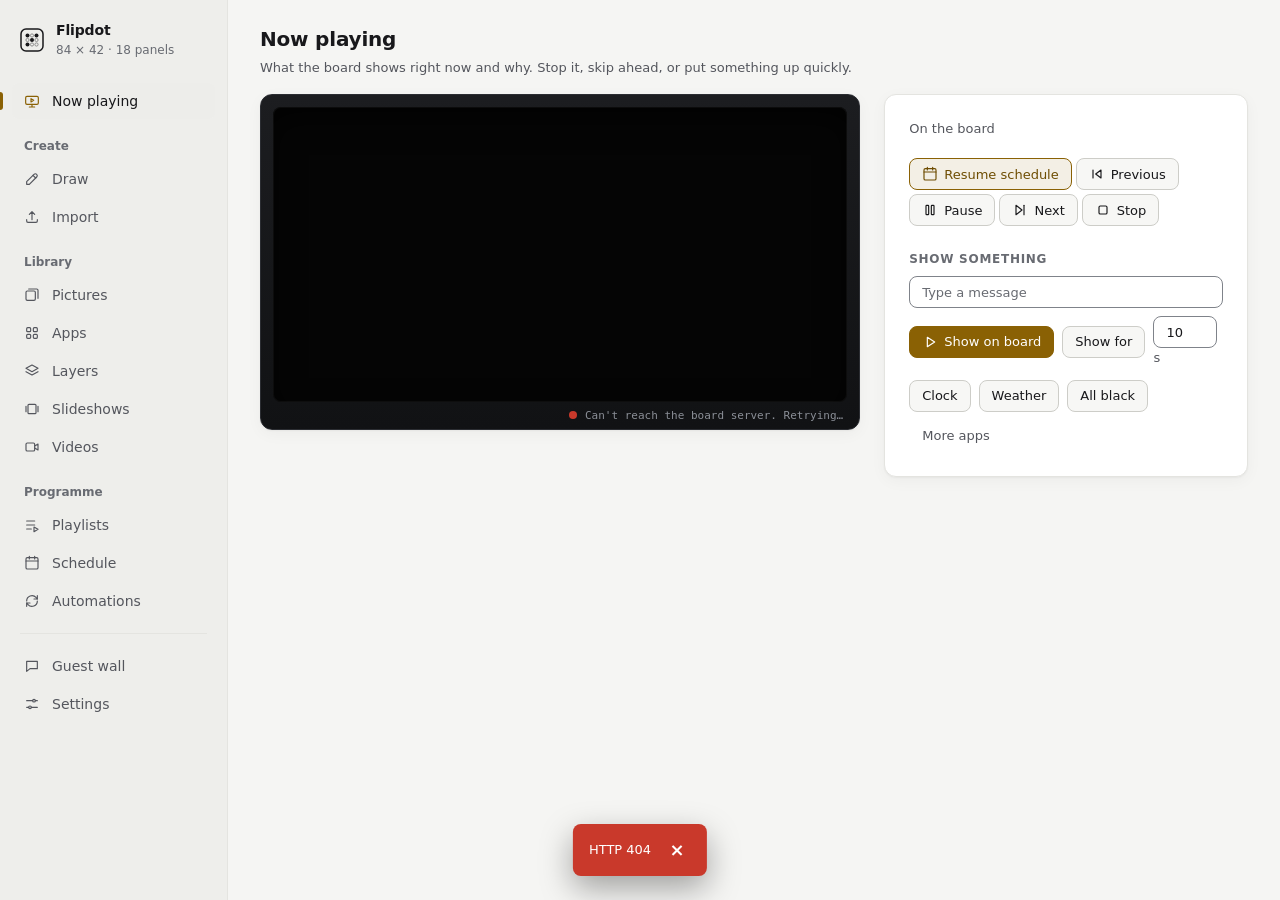
==== static/index.html @ 96906c68 "Video Update" ====
<!doctype html>
<html lang="en">
<head>
<meta charset="utf-8">
<meta name="viewport" content="width=device-width, initial-scale=1, viewport-fit=cover">
<title>Flipdot Control</title>
<meta name="color-scheme" content="dark light">
<link rel="icon" href="data:image/svg+xml,%3Csvg xmlns=%22http://www.w3.org/2000/svg%22 viewBox=%220 0 24 24%22%3E%3Crect width=%2224%22 height=%2224%22 rx=%225%22 fill=%22%23111%22/%3E%3Cg fill=%22%23e9b949%22%3E%3Ccircle cx=%227.5%22 cy=%227.5%22 r=%222%22/%3E%3Ccircle cx=%2216.5%22 cy=%227.5%22 r=%222%22/%3E%3Ccircle cx=%2212%22 cy=%2212%22 r=%222%22/%3E%3Ccircle cx=%227.5%22 cy=%2216.5%22 r=%222%22/%3E%3C/g%3E%3C/svg%3E">
<link rel="stylesheet" href="/static/style.css">
<link rel="stylesheet" href="/static/videos.css">
</head>
<body>
<svg width="0" height="0" style="position:absolute" aria-hidden="true">
  <symbol id="i-draw" viewBox="0 0 24 24"><path d="M4 20h4L19 9a2.8 2.8 0 0 0-4-4L4 16v4z"/><path d="m13.5 6.5 4 4"/></symbol>
  <symbol id="i-image" viewBox="0 0 24 24"><rect x="3" y="4" width="18" height="16" rx="2"/><circle cx="9" cy="10" r="2"/><path d="m21 16-5-5-9 9"/></symbol>
  <symbol id="i-apps" viewBox="0 0 24 24"><rect x="4" y="4" width="6" height="6" rx="1.5"/><rect x="14" y="4" width="6" height="6" rx="1.5"/><rect x="4" y="14" width="6" height="6" rx="1.5"/><rect x="14" y="14" width="6" height="6" rx="1.5"/></symbol>
  <symbol id="i-layers" viewBox="0 0 24 24"><path d="m12 3 9 5-9 5-9-5 9-5z"/><path d="m3 13 9 5 9-5"/></symbol>
  <symbol id="i-playlist" viewBox="0 0 24 24"><path d="M4 6h12M4 12h12M4 18h7"/><path d="m15 15 6 3.5-6 3.5z"/></symbol>
  <symbol id="i-scenes" viewBox="0 0 24 24"><rect x="3" y="6" width="14" height="14" rx="2"/><path d="M7 3h12a2 2 0 0 1 2 2v12"/></symbol>
  <symbol id="i-settings" viewBox="0 0 24 24"><path d="M4 7h9M17 7h3M4 17h3M11 17h9"/><circle cx="15" cy="7" r="2"/><circle cx="9" cy="17" r="2"/></symbol>
  <symbol id="i-pause" viewBox="0 0 24 24"><rect x="6" y="5" width="4" height="14" rx="1"/><rect x="14" y="5" width="4" height="14" rx="1"/></symbol>
  <symbol id="i-prev" viewBox="0 0 24 24"><path d="M18 6 10 12l8 6V6z"/><path d="M6 6v12"/></symbol>
  <symbol id="i-check" viewBox="0 0 24 24"><path d="m5 12.5 4.5 4.5L19 7.5"/></symbol>
  <symbol id="i-warn" viewBox="0 0 24 24"><path d="M12 3.5 2.5 20h19L12 3.5z"/><path d="M12 10v4.5M12 17.5v.01"/></symbol>
  <symbol id="i-stop" viewBox="0 0 24 24"><rect x="6" y="6" width="12" height="12" rx="2"/></symbol>
  <symbol id="i-next" viewBox="0 0 24 24"><path d="m6 5 9 7-9 7z"/><path d="M18 5v14"/></symbol>
  <symbol id="i-schedule" viewBox="0 0 24 24"><rect x="3" y="4" width="18" height="17" rx="2"/><path d="M3 9h18M8 2v4M16 2v4"/></symbol>
  <symbol id="i-play" viewBox="0 0 24 24"><path d="m8 5 11 7-11 7z"/></symbol>
  <symbol id="i-up" viewBox="0 0 24 24"><path d="m6 15 6-6 6 6"/></symbol>
  <symbol id="i-down" viewBox="0 0 24 24"><path d="m6 9 6 6 6-6"/></symbol>
  <symbol id="i-left" viewBox="0 0 24 24"><path d="m15 6-6 6 6 6"/></symbol>
  <symbol id="i-right" viewBox="0 0 24 24"><path d="m9 6 6 6-6 6"/></symbol>
  <symbol id="i-x" viewBox="0 0 24 24"><path d="M6 6l12 12M18 6 6 18"/></symbol>
  <symbol id="i-copy" viewBox="0 0 24 24"><rect x="8" y="8" width="12" height="12" rx="2"/><path d="M16 8V6a2 2 0 0 0-2-2H6a2 2 0 0 0-2 2v8a2 2 0 0 0 2 2h2"/></symbol>
  <symbol id="i-edit" viewBox="0 0 24 24"><path d="M4 20h4L19 9a2.8 2.8 0 0 0-4-4L4 16v4z"/></symbol>
  <symbol id="i-plus" viewBox="0 0 24 24"><path d="M12 5v14M5 12h14"/></symbol>
  <symbol id="i-upload" viewBox="0 0 24 24"><path d="M12 16V4m0 0-4 4m4-4 4 4"/><path d="M4 16v2a2 2 0 0 0 2 2h12a2 2 0 0 0 2-2v-2"/></symbol>
  <symbol id="i-logo" viewBox="0 0 24 24"><rect x="1" y="1" width="22" height="22" rx="5" fill="none" stroke="currentColor" stroke-width="1.5"/>
    <g fill="currentColor"><circle cx="7.5" cy="7.5" r="2"/><circle cx="16.5" cy="7.5" r="2"/><circle cx="12" cy="12" r="2"/><circle cx="7.5" cy="16.5" r="2"/></g>
    <g fill="none" stroke="currentColor" stroke-width="1" opacity=".45"><circle cx="12" cy="7.5" r="1.6"/><circle cx="7.5" cy="12" r="1.6"/><circle cx="16.5" cy="12" r="1.6"/><circle cx="12" cy="16.5" r="1.6"/><circle cx="16.5" cy="16.5" r="1.6"/></g></symbol>
  <symbol id="i-now" viewBox="0 0 24 24"><rect x="2.5" y="5" width="19" height="12" rx="2"/><path d="M8 21h8M12 17v4"/><path d="m10.5 8.5 4 2.5-4 2.5z"/></symbol>
  <symbol id="i-create" viewBox="0 0 24 24"><path d="M4 20h4L19 9a2.8 2.8 0 0 0-4-4L4 16v4z"/><path d="M14 20h6"/></symbol>
  <symbol id="i-library" viewBox="0 0 24 24"><rect x="3" y="4" width="5" height="16" rx="1"/><rect x="10" y="4" width="5" height="16" rx="1"/><path d="m17 5 3.5 14.5"/></symbol>
  <symbol id="i-auto" viewBox="0 0 24 24"><path d="M4 12a8 8 0 0 1 14-5.3L20 9"/><path d="M20 4v5h-5"/><path d="M20 12a8 8 0 0 1-14 5.3L4 15"/><path d="M4 20v-5h5"/></symbol>
  <symbol id="i-chat" viewBox="0 0 24 24"><path d="M4 5h16v11H9l-5 4V5z"/></symbol>
  <symbol id="i-slides" viewBox="0 0 24 24"><rect x="6" y="5" width="12" height="14" rx="1.5"/><path d="M3 8v8M21 8v8"/></symbol>
  <symbol id="i-video" viewBox="0 0 24 24"><rect x="3" y="6" width="13" height="12" rx="2"/><path d="m16 10.5 5-3v9l-5-3"/></symbol>
  <symbol id="i-search" viewBox="0 0 24 24"><circle cx="11" cy="11" r="6.5"/><path d="m20 20-4.2-4.2"/></symbol>
  <symbol id="i-zoomin" viewBox="0 0 24 24"><circle cx="11" cy="11" r="6.5"/><path d="m20 20-4.2-4.2M8 11h6M11 8v6"/></symbol>
  <symbol id="i-zoomout" viewBox="0 0 24 24"><circle cx="11" cy="11" r="6.5"/><path d="m20 20-4.2-4.2M8 11h6"/></symbol>
  <symbol id="i-hand" viewBox="0 0 24 24"><path d="M12 3v18M3 12h18"/><path d="m9 6 3-3 3 3M9 18l3 3 3-3M6 9l-3 3 3 3M18 9l3 3-3 3"/></symbol>
  <symbol id="i-expand" viewBox="0 0 24 24"><path d="M14 4h6v6M10 20H4v-6M20 4l-7 7M4 20l7-7"/></symbol>
  <symbol id="i-phone" viewBox="0 0 24 24"><rect x="7" y="2.5" width="10" height="19" rx="2"/><path d="M11 18.5h2"/></symbol>
</svg>
<a class="skip" href="#content">Skip to content</a>
<div class="app">
  <aside class="sidebar">
    <div class="brand"><svg class="logo" aria-hidden="true"><use href="#i-logo"/></svg><span>Flipdot<small>84 × 42 · 18 panels</small></span></div>
    <nav class="nav" id="tabs" aria-label="Sections">
      <button data-tab="now"><svg class="i" aria-hidden="true"><use href="#i-now"/></svg>Now playing</button>
      <p class="navGroup">Create</p>
      <button data-tab="draw"><svg class="i" aria-hidden="true"><use href="#i-draw"/></svg>Draw</button>
      <button data-tab="import"><svg class="i" aria-hidden="true"><use href="#i-upload"/></svg>Import</button>
      <p class="navGroup">Library</p>
      <button data-tab="pictures"><svg class="i" aria-hidden="true"><use href="#i-scenes"/></svg>Pictures</button>
      <button data-tab="apps"><svg class="i" aria-hidden="true"><use href="#i-apps"/></svg>Apps</button>
      <button data-tab="layers"><svg class="i" aria-hidden="true"><use href="#i-layers"/></svg>Layers</button>
      <button data-tab="slideshows"><svg class="i" aria-hidden="true"><use href="#i-slides"/></svg>Slideshows</button>
      <button data-tab="videos"><svg class="i" aria-hidden="true"><use href="#i-video"/></svg>Videos</button>
      <p class="navGroup">Programme</p>
      <button data-tab="playlists"><svg class="i" aria-hidden="true"><use href="#i-playlist"/></svg>Playlists</button>
      <button data-tab="schedule"><svg class="i" aria-hidden="true"><use href="#i-schedule"/></svg>Schedule</button>
      <button data-tab="automations"><svg class="i" aria-hidden="true"><use href="#i-auto"/></svg>Automations</button>
      <span class="navRule" role="presentation"></span>
      <button data-tab="guests"><svg class="i" aria-hidden="true"><use href="#i-chat"/></svg>Guest wall <span class="count gwCount" hidden></span></button>
      <button data-tab="settings"><svg class="i" aria-hidden="true"><use href="#i-settings"/></svg>Settings</button>
    </nav>
  </aside>
<main class="main" id="content">
  <!-- what's on the board, on every page except Now playing and Draw -->
  <div id="nowStrip" class="nowStrip">
    <button id="stripToggle" class="stripThumb" aria-expanded="false" aria-controls="nowStrip" title="Show a bigger preview"><canvas id="miniBoard" role="img" aria-label="Board preview"></canvas></button>
    <div class="stripText">
      <span class="statusWhat"></span>
      <span class="statusWhy"></span>
    </div>
    <div class="playback" data-controls="strip" role="group" aria-label="Playback"></div>
  </div>
  <header class="pageHead">
    <nav class="groupNav" id="groupNav" aria-label="Pages in this group"></nav>
    <h1 id="pageTitle">Now playing</h1>
    <p id="pageLede" class="lede"></p>
  </header>
  <div id="statusWarn" class="statusWarn" role="status" hidden></div>
  <p id="statusLive" class="sr" role="status" aria-live="polite"></p>

  <!-- the big board: moved into Now playing or Draw, whichever is open -->
  <section class="device" id="device" aria-label="Board preview">
    <div class="wrap boardWrap" id="boardWrap"><canvas id="board" role="img" aria-label="Board preview"></canvas></div>
    <div class="device-meta">
      <span class="drawOnly zoomCtl" role="group" aria-label="Zoom">
        <button id="zoomOut" class="icon ghost" title="Zoom out" aria-label="Zoom out"><svg class="i" aria-hidden="true"><use href="#i-zoomout"/></svg></button>
        <span id="zoomLevel">1×</span>
        <button id="zoomIn" class="icon ghost" title="Zoom in" aria-label="Zoom in"><svg class="i" aria-hidden="true"><use href="#i-zoomin"/></svg></button>
        <button id="panMode" class="icon ghost" title="Move around (drag to pan instead of drawing)" aria-label="Move around" aria-pressed="false" hidden><svg class="i" aria-hidden="true"><use href="#i-hand"/></svg></button>
      </span>
      <span class="drawOnly drawStatus statusWhat"></span>
      <span id="quietState" class="quiet" hidden title="Flips are rate-limited and transitions slowed (Schedule, Quiet hours)">Quiet hours</span>
      <span id="deviceState"><span class="dot"></span>Connecting to the board server…</span>
    </div>
  </section>

  <!-- ===================== NOW PLAYING ===================== -->
  <section class="tab" id="tab-now" hidden>
    <div class="nowGrid">
      <div id="nowBoardSlot" class="nowBoard"></div>
      <div class="card nowSide">
        <p class="nowLabel">On the board</p>
        <h2 class="statusWhat nowWhat"></h2>
        <p class="statusWhy nowWhy"></p>
        <div class="playback nowControls" data-controls="now" role="group" aria-label="Playback"></div>
        <a id="ctlLink" class="ctlLink" href="/play" target="_blank" hidden><svg class="i" aria-hidden="true"><use href="#i-phone"/></svg>Open the game controller on your phone</a>

        <h3>Show something</h3>
        <div class="quickText">
          <input id="qText" type="text" maxlength="200" placeholder="Type a message" aria-label="Message to show">
          <div class="row tight">
            <button id="qTextShow" class="primary"><svg class="i" aria-hidden="true"><use href="#i-play"/></svg>Show on board</button>
            <button id="qTextFor">Show for</button>
            <label class="muted"><input id="qSecs" type="number" min="1" max="3600" value="10" inputmode="numeric" style="width:64px" aria-label="Seconds"> s</label>
          </div>
        </div>
        <div class="row quickRow">
          <button id="qClock">Clock</button>
          <button id="qWeather">Weather</button>
          <button id="qBlack">All black</button>
          <button id="qMore" class="ghost">More apps</button>
        </div>
      </div>
    </div>
    <div id="welcome" class="card welcome" hidden></div>
  </section>

  <!-- ===================== DRAW ===================== -->
  <section class="tab" id="tab-draw" hidden>
    <div id="drawBoardSlot"></div>
    <div class="card drawCard">
    <div class="bar targetBar">
      <label class="muted">Draw on <select id="drawTarget"></select></label>
      <label id="drawLiveBox"><input type="checkbox" id="drawLive"> Draw on the board</label>
      <button id="newDrawing" title="Start a blank drawing layer on top of whatever is running">New drawing layer</button>
      <label id="layerOnlyBox" hidden><input type="checkbox" id="layerOnly"> Show only this layer</label>
      <button id="showDrawing" hidden title="Put this drawing on top of what's on the board">Add as layer</button>
      <button id="renameDrawing" hidden>Rename</button>
      <button id="deleteDrawing" class="danger" hidden>Delete</button>
      <span class="muted" id="targetHint"></span>
      <span class="spacer"></span>
      <label title="Draw several frames and play them back as an animation"><input type="checkbox" id="animMode"> Animation</label>
      <button id="aiToggle" aria-controls="aiOpts" title="Describe a picture or animation and Claude draws it">Draw me…</button>
    </div>
    <div class="bar" id="aiOpts" hidden>
      <input id="aiPrompt" type="text" maxlength="500" placeholder="A cat chasing a mouse" aria-label="What to draw" class="aiPrompt">
      <label class="muted">Frames <input id="aiFrames" type="number" min="1" max="8" value="1" style="width:56px"></label>
      <input id="aiStyle" type="text" maxlength="200" list="aiStyles" placeholder="Style (optional)" aria-label="Style" style="width:180px">
      <datalist id="aiStyles">
        <option value="Outline only, thick lines"></option>
        <option value="Filled silhouette"></option>
        <option value="Cartoon, simple shapes"></option>
        <option value="Inverted: dark shape on a lit background"></option>
        <option value="With a border around the edge"></option>
      </datalist>
      <button id="aiGo" class="primary">Draw</button>
      <span class="muted" id="aiStatus"></span>
    </div>
    <div id="animPanel" class="animPanel" hidden>
      <div class="bar">
        <div class="group">
          <button id="animAdd" title="New blank frame after this one">Add</button>
          <button id="animDup" title="Copy this frame">Duplicate</button>
          <button id="animLeft" title="Move this frame earlier">Earlier</button>
          <button id="animRight" title="Move this frame later">Later</button>
          <button id="animDel" class="danger">Delete</button>
        </div>
        <label class="muted">This frame <input id="animDelay" type="number" min="20" max="60000" step="10" style="width:76px"> ms</label>
        <label class="muted">Default <input id="animDefault" type="number" min="20" max="60000" step="10" value="200" style="width:76px"> ms</label>
        <button id="animAllDelay" title="Set every frame to the default duration">Use for all</button>
        <label><input type="checkbox" id="animOnion" checked> Onion skin</label>
      </div>
      <div class="animStrip" id="animStrip" role="group" aria-label="Frames"></div>
      <div class="bar">
        <button id="animPlay" class="primary"><svg class="i" aria-hidden="true"><use href="#i-play"/></svg>Show on board</button>
        <button id="animStop">Stop</button>
        <span class="muted" id="animInfo"></span>
        <span class="spacer"></span>
        <label class="muted">From Pictures <select id="animScene"></select></label>
        <button id="animOpen">Open</button>
        <button id="animNew" title="Start over with one blank frame">New</button>
        <button id="animSave">Save</button>
      </div>
    </div>
    <div class="bar">
      <div class="group" id="drawTools">
        <button data-tool="pencil" class="active" title="Pencil (P)">Pencil</button>
        <button data-tool="line" title="Line (L)">Line</button>
        <button data-tool="rect" title="Rectangle (R)">Rect</button>
        <button data-tool="rectfill" title="Filled rectangle">Filled rect</button>
        <button data-tool="circle" title="Circle (C)">Circle</button>
        <button data-tool="circlefill" title="Filled circle">Filled circle</button>
        <button data-tool="fill" title="Flood fill (F)">Fill</button>
        <button data-tool="text" title="Text stamp (T)">Text</button>
        <button data-tool="select" title="Select / copy / paste (S)">Select</button>
      </div>
      <div class="group" id="drawColor">
        <button data-color="white" class="active">White</button>
        <button data-color="black">Black</button>
        <button data-color="toggle">Toggle</button>
      </div>
    </div>
    <div class="bar">
      <div class="group">
        <button id="undo" title="Ctrl+Z">Undo</button>
        <button id="redo" title="Ctrl+Y">Redo</button>
      </div>
      <div class="group">
        <button id="allBlack">All black</button>
        <button id="allWhite">All white</button>
        <button id="invert" title="Lit dots go dark and dark dots light up">Flip all dots</button>
      </div>
      <div class="group">
        <button id="saveScene">Save to Pictures</button>
        <button id="exportPng" title="84x42 PNG, one pixel per dot">Export PNG</button>
        <button id="exportPretty" title="Picture of the board">Export picture</button>
        <button id="importImg">Import image…</button>
        <button id="exportGif" title="Animated GIF of what the board showed recently">Export GIF…</button>
      </div>
    </div>
    <div class="bar" id="gifOpts" hidden>
      <label class="muted">Last <select id="gifMinutes"><option value="1">1 minute</option><option value="5" selected>5 minutes</option><option value="15">15 minutes</option><option value="30">30 minutes</option></select></label>
      <label class="muted">Speed <select id="gifSpeed"><option value="1">1×</option><option value="2">2×</option><option value="5">5×</option><option value="10" selected>10×</option><option value="30">30×</option><option value="60">60×</option></select></label>
      <label class="muted">Size <select id="gifScale"><option value="3">Small</option><option value="6" selected>Medium</option><option value="10">Large</option></select></label>
      <button id="gifDownload" class="primary">Download GIF</button>
      <span class="muted" id="gifInfo"></span>
    </div>
    <div class="bar" id="textOpts" hidden>
      <input id="stampText" type="text" value="Hello" placeholder="Text to stamp" aria-label="Text to stamp">
      <span id="stampFontBox"></span>
      <label class="muted" id="stampScaleBox">Scale <input id="stampScale" type="number" min="1" max="6" value="1" style="width:56px"></label>
      <label class="muted" id="stampSizeBox" hidden>Size <input id="stampSize" type="number" min="5" max="42" value="14" style="width:60px"> dots</label>
      <span class="muted">Click the board to place the text.</span>
    </div>
    <div class="bar" id="selectOpts" hidden>
      <div class="group">
        <button id="selCopy">Copy</button>
        <button id="selCut">Cut</button>
        <button id="selPaste">Paste</button>
        <button id="selFlipH">Flip horizontally</button>
        <button id="selFlipV">Flip vertically</button>
      </div>
      <span class="muted">Drag to select. Ctrl+C, Ctrl+X and Ctrl+V work too; after pasting, click the board to place it.</span>
    </div>
    </div>
  </section>

  <!-- ===================== IMPORT ===================== -->
  <section class="tab card" id="tab-import" hidden>
    <div class="importGrid">
      <div class="imSource">
        <div id="drop" class="drop" role="button" tabindex="0">Drop an image, GIF or video here, or click to choose one. You can also paste an image.</div>
        <input type="file" id="file" accept="image/*,video/*" hidden>
        <div class="row">
          <button id="webcam">Use webcam</button>
          <span class="muted" id="webcamNote"></span>
        </div>
      </div>
      <div class="imSettings">
        <div class="form">
          <label for="imgMode">Sizing</label>
          <select id="imgMode">
            <option value="stretch">Stretch to fit (distorts)</option>
            <option value="crop">Cut to fit (fills board, crops edges)</option>
            <option value="fit">Fit inside (black bars)</option>
          </select>
          <label for="dither">Style</label>
          <select id="dither">
            <option value="threshold">Threshold (crisp)</option>
            <option value="dither">Dither (shading)</option>
          </select>
          <label for="threshold">Brightness cutoff <span id="thVal"></span></label>
          <input type="range" id="threshold" min="1" max="254" value="128">
          <label for="invertImg">Negative</label>
          <div class="row tight"><input type="checkbox" id="invertImg"><span class="muted">Swap lit and dark dots.</span></div>
          <label for="speed">Speed</label>
          <select id="speed">
            <option value="0.5">0.5×</option><option value="1" selected>1×</option>
            <option value="1.5">1.5×</option><option value="2">2×</option><option value="3">3×</option>
          </select>
          <label for="loop">Loop</label>
          <input type="checkbox" id="loop" checked>
          <label for="fps">Video frames per second</label>
          <input type="number" id="fps" min="1" max="20" value="10">
          <label for="clipSecs">Video clip length (seconds)</label>
          <input type="number" id="clipSecs" min="1" max="60" value="10">
        </div>
      </div>
      <div class="imResult">
        <div class="wrap"><canvas id="preview"></canvas></div>
        <video id="video" playsinline muted hidden></video>
        <p class="muted" id="imgInfo">Nothing loaded yet. Choose a file, paste an image or use the webcam.</p>
        <div class="row">
          <button class="primary" id="send" disabled><svg class="i" aria-hidden="true"><use href="#i-play"/></svg>Show on board</button>
          <button id="saveMedia" disabled>Save to Pictures</button>
          <button id="clip" disabled>Convert video clip</button>
        </div>
        <div class="row">
          <button id="addAsLayer" disabled title="Combine it with what's on the board instead of replacing it">Add as layer</button>
          <select id="layerPos" aria-label="Layer position">
            <option value="top">on top of what's running</option>
            <option value="bottom">behind what's running</option>
          </select>
        </div>
        <div class="row">
          <button id="live" disabled>Stream live</button>
          <label class="muted">to <select id="streamTarget">
            <option value="board">the whole board</option>
            <option value="top">a layer on top of what's running</option>
            <option value="bottom">a layer behind what's running</option>
          </select></label>
        </div>
      </div>
    </div>
  </section>

  <!-- ===================== PICTURES ===================== -->
  <section class="tab card" id="tab-pictures" hidden>
    <div class="bar">
      <button id="scSaveCurrent" class="primary">Save what's on the board</button>
      <button id="pcDraw"><svg class="i" aria-hidden="true"><use href="#i-draw"/></svg>Draw a new one</button>
      <button id="pcImport"><svg class="i" aria-hidden="true"><use href="#i-upload"/></svg>Import an image</button>
      <span class="spacer"></span>
      <div class="group" id="pcFilter" role="group" aria-label="Show">
        <button data-kind="all" aria-pressed="true">All</button><button data-kind="still" aria-pressed="false">Still</button><button data-kind="anim" aria-pressed="false">Animations</button><button data-kind="drawing" aria-pressed="false">Drawing layers</button>
      </div>
    </div>
    <div id="sceneGrid" class="sceneGrid"></div>
  </section>

  <!-- ===================== APPS ===================== -->
  <section class="tab card" id="tab-apps" hidden>
    <div class="appFind">
      <label class="searchBox"><svg class="i" aria-hidden="true"><use href="#i-search"/></svg><span class="sr">Search apps</span>
        <input id="appSearch" type="search" placeholder="Search apps, e.g. clock, weather, snake" autocomplete="off"></label>
      <div class="chips chipsSingle" id="appChips" role="group" aria-label="Category"></div>
    </div>
    <div class="grid2 apps">
      <div id="appList"></div>
      <div id="appDetail"><p class="muted">Pick an app to see its options and show it.</p></div>
    </div>
  </section>

  <!-- ===================== LAYERS ===================== -->
  <section class="tab card" id="tab-layers" hidden>
    <div class="bar">
      <label class="muted">Layer set <select id="lyComp"></select></label>
      <div class="group">
        <button id="lyNew">New</button>
        <button id="lySaveAs">Save a copy…</button>
        <button id="lyRename">Rename</button>
      </div>
      <button id="lyLoadRunning" title="Open the layers that are on the board right now">Edit what's on the board</button>
      <span class="savedNote" id="lySaved" role="status"></span>
      <span class="spacer"></span>
      <button id="lyDelete" class="danger">Delete</button>
    </div>
    <div class="bar">
      <button id="lyRun" class="primary"><svg class="i" aria-hidden="true"><use href="#i-play"/></svg>Show on board</button>
      <label class="muted">with <select id="lyTransition" aria-label="Transition"></select></label>
      <label class="muted"><input type="number" id="lyTransDur" value="1" min="0.1" max="10" step="0.1" inputmode="decimal" style="width:64px" aria-label="Transition seconds"> s</label>
      <span class="muted" id="lyState" role="status"></span>
    </div>
    <p class="lede">Layers play at the same time, stacked: the list shows the top layer first, and each one keeps its own timing.
      Each layer's blend says how it combines with the layers below; <b>Invert where overlapping</b> lets Game of Life run over the weather
      and still leaves the weather readable. Changes save to the layer set as you make them. When the set is on the board, they show there right away.</p>
    <div id="lyList" class="items"></div>
    <div class="row">
      <select id="lyAddApp" aria-label="App for the new layer"></select>
      <button id="lyAdd">Add layer</button>
      <button id="lyAddDrawing" title="A blank layer you can draw on in Draw">Add drawing layer</button>
      <button id="lyAddBoard" title="Copy what's on the board now into an editable drawing layer">Add current board as a layer</button>
    </div>
  </section>

  <!-- ===================== SLIDESHOWS ===================== -->
  <section class="tab card" id="tab-slideshows" hidden>
    <div class="bar">
      <select id="ssSelect" aria-label="Slideshow"></select>
      <div class="group">
        <button id="ssNew">New</button>
        <button id="ssRename">Rename</button>
      </div>
      <button id="ssPlay" class="primary"><svg class="i" aria-hidden="true"><use href="#i-play"/></svg>Show on board</button>
      <button id="ssAddLayer" title="Combine the slideshow with what's on the board">Add as layer</button>
      <select id="ssLayerPos" aria-label="Layer position">
        <option value="bottom">behind what's running</option>
        <option value="top">on top of what's running</option>
      </select>
      <span class="savedNote" id="ssSaved" role="status"></span>
      <span class="spacer"></span>
      <button id="ssDelete" class="danger">Delete</button>
    </div>
    <div class="bar ssNow" id="ssNow" hidden>
      <span id="ssNowText" class="muted"></span>
      <div class="group" role="group" aria-label="Slideshow playback">
        <button id="ssPrev"><svg class="i" aria-hidden="true"><use href="#i-prev"/></svg>Previous</button>
        <button id="ssPause" aria-pressed="false"><svg class="i" aria-hidden="true"><use href="#i-pause"/></svg><span>Pause</span></button>
        <button id="ssNext"><svg class="i" aria-hidden="true"><use href="#i-next"/></svg>Next</button>
      </div>
    </div>
    <div id="ssBody">
      <div id="ssDrop" class="drop" role="button" tabindex="0">Drop images, GIFs or a .zip here, or click to choose files</div>
      <input type="file" id="ssFile" accept="image/*,.zip,application/zip" multiple hidden>
      <div class="row">
        <label class="muted"><input type="checkbox" id="ssSkipCovers" checked> <span>Skip cover images in zips (such as <code>clip.png</code> next to <code>clip.gif</code>)</span></label>
        <button id="ssRemoveCovers" title="Remove still images that are just covers for the GIFs already in this slideshow">Remove cover images</button>
      </div>
      <p class="muted" id="ssStatus"></p>
      <div id="ssItems" class="ssItems"></div>

      <details class="disclosure" id="ssOptions">
        <summary>Display options</summary>
        <p class="muted">Changes save as you make them and apply to the slideshow on the board right away. The thumbnails above show each picture with these options.</p>
        <div class="form">
          <label for="ssImageSecs">Seconds per image</label><input id="ssImageSecs" type="number" min="1" max="3600" step="1">
          <label for="ssGifLoops">Times to play each GIF</label><input id="ssGifLoops" type="number" min="1" max="100">
          <label for="ssGifMin">Minimum seconds per GIF</label>
          <div class="row tight"><input id="ssGifMin" type="number" min="0" max="600" style="width:90px"><span class="muted">Short GIFs repeat until this much time has passed.</span></div>
          <label for="ssTransition">Transition between pictures</label>
          <div class="row tight"><select id="ssTransition"></select><input id="ssTransDur" type="number" min="0.1" max="10" step="0.1" inputmode="decimal" style="width:70px" aria-label="Transition seconds"><span class="muted">s</span></div>
          <label for="ssShuffle">Shuffle</label><input id="ssShuffle" type="checkbox">
          <label for="ssMode">Sizing</label>
          <div>
            <select id="ssMode">
              <option value="stretch">Stretch to fit</option>
              <option value="crop">Cut to fit</option>
              <option value="fit">Fit inside (black bars)</option>
            </select>
            <p class="help" id="ssModeHelp"></p>
          </div>
          <label for="ssDither">Style</label>
          <div>
            <select id="ssDither"><option value="false">Threshold (crisp)</option><option value="true">Dither (shading)</option></select>
            <p class="help" id="ssDitherHelp"></p>
          </div>
          <label for="ssThreshold">Brightness cutoff <span id="ssThVal"></span></label>
          <div>
            <input id="ssThreshold" type="range" min="1" max="254">
            <p class="help">Parts of the picture brighter than this become lit dots. Lower it for dark pictures.</p>
          </div>
          <label for="ssInvert">Negative</label>
          <div class="row tight"><input id="ssInvert" type="checkbox"><span class="muted">Swap lit and dark dots.</span></div>
        </div>
        <h3>Random effects</h3>
        <p class="muted">Now and then, give a picture an effect, such as a glitch or a ripple. Set the chance above Off to turn them on.</p>
        <div class="form">
          <label for="ssFxChance">Chance per picture</label>
          <div class="row tight"><input id="ssFxChance" type="range" min="0" max="100" step="5"><output id="ssFxChanceVal" for="ssFxChance" class="rangeVal"></output></div>
          <label id="ssFxEffectsLabel">Effects</label>
          <div id="ssFxEffects" class="chips" role="group" aria-labelledby="ssFxEffectsLabel"></div>
          <label id="ssFxModeLabel">Apply to</label>
          <div><div class="group" id="ssFxMode" role="group" aria-labelledby="ssFxModeLabel">
            <button data-fx-mode="burst">A short burst</button><button data-fx-mode="whole">The whole picture</button>
          </div></div>
          <label for="ssFxSeconds">Burst length</label>
          <div class="row tight"><input id="ssFxSeconds" type="number" min="0.3" max="30" step="0.1" inputmode="decimal" style="width:80px"><span class="muted" id="ssFxSecondsNote">seconds, at a random moment in the picture</span></div>
          <label for="ssFxStrength">Strength</label>
          <div class="row tight"><input id="ssFxStrength" type="range" min="0" max="100" step="5"><output id="ssFxStrengthVal" for="ssFxStrength" class="rangeVal"></output></div>
          <span></span><span class="muted">Strength changes Glitch, Wave, Pixelate, Static, Melt and Flash.</span>
        </div>
      </details>
    </div>
  </section>

  <!-- ===================== VIDEOS (static/js/videos.js, static/videos.css) ===================== -->
  <section class="tab card" id="tab-videos" hidden>
    <div id="vdNoFfmpeg" class="statusWarn" role="alert" hidden></div>
    <div id="vdDrop" class="drop" role="button" tabindex="0">Drop videos here (WebM, MP4, MOV, MKV, GIF…), or click to choose files</div>
    <input type="file" id="vdFile" accept="video/*,image/gif,.mkv,.webm,.mov" multiple hidden>
    <div class="row">
      <label class="muted">Sizing <select id="vdMode">
        <option value="crop">Cut to fit</option>
        <option value="fit">Fit inside (black bars)</option>
        <option value="stretch">Stretch to fit</option>
      </select></label>
      <label class="muted"><input type="checkbox" id="vdKeep"> <span>Keep the original (needed to change sizing later; uses a lot of space)</span></label>
    </div>
    <div id="vdUploads" class="vdUploads"></div>

    <div id="vdPlayer" class="vdPlayer" hidden>
      <div class="bar">
        <h2 id="vdName"></h2>
        <span class="spacer"></span>
        <button id="vdRename">Rename</button>
        <button id="vdDelete" class="danger">Delete</button>
      </div>
      <p id="vdInfo" class="muted"></p>
      <div id="vdBody">
        <div class="vdStage">
          <canvas id="vdPreview" width="504" height="252" role="img" aria-label="Preview of the frame at the playhead"></canvas>
          <p id="vdOnBoard" class="muted"></p>
        </div>
        <div id="vdStrip" class="vdStrip" aria-label="Jump to a point in the video"></div>
        <div class="vdTimeline">
          <div class="vdTrack" id="vdTrack">
            <div class="vdRange" id="vdRange" hidden></div>
            <input type="range" id="vdSeek" min="0" max="1" step="0.1" value="0" aria-label="Playhead">
            <button class="vdHandle" id="vdIn" aria-label="Range start (arrow keys move it)" title="Drag to set where the range starts"></button>
            <button class="vdHandle out" id="vdOut" aria-label="Range end (arrow keys move it)" title="Drag to set where the range ends"></button>
          </div>
          <span id="vdTime" class="vdTime">0:00 / 0:00</span>
        </div>
        <div class="row vdControls">
          <button id="vdShow" class="primary"><svg class="i" aria-hidden="true"><use href="#i-play"/></svg>Show on board</button>
          <div class="group" role="group" aria-label="Playback">
            <button id="vdPrev" title="Previous video" aria-label="Previous video"><svg class="i" aria-hidden="true"><use href="#i-prev"/></svg></button>
            <button id="vdBack" title="Back 10 seconds" aria-label="Back 10 seconds"><svg class="i" aria-hidden="true"><use href="#i-left"/></svg>10 s</button>
            <button id="vdPlayPause" aria-pressed="false"><svg class="i" aria-hidden="true"><use href="#i-play"/></svg><span>Play</span></button>
            <button id="vdFwd" title="Forward 10 seconds" aria-label="Forward 10 seconds">10 s<svg class="i" aria-hidden="true"><use href="#i-right"/></svg></button>
            <button id="vdNext" title="Next video" aria-label="Next video"><svg class="i" aria-hidden="true"><use href="#i-next"/></svg></button>
            <button id="vdStop" title="Stop (the picture stays on the board)"><svg class="i" aria-hidden="true"><use href="#i-stop"/></svg>Stop</button>
          </div>
          <label class="muted">Speed <select id="vdSpeed">
            <option value="0.5">0.5×</option><option value="0.75">0.75×</option><option value="1" selected>1×</option>
            <option value="1.25">1.25×</option><option value="1.5">1.5×</option><option value="2">2×</option>
          </select></label>
        </div>
        <div class="row vdRangeRow">
          <span id="vdRangeText" class="muted"></span>
          <div class="group" role="group" aria-label="Range">
            <button id="vdSetIn">Set start</button>
            <button id="vdSetOut">Set end</button>
            <button id="vdClearRange">Clear</button>
          </div>
          <label class="muted"><input type="checkbox" id="vdLoop"> <span>Loop</span></label>
          <button id="vdPlayRange">Play range</button>
          <span class="savedNote" id="vdRangeSaved" role="status"></span>
        </div>
        <div class="form">
          <label for="vdTitle">Title shown when it starts <span class="savedNote" id="vdTitleSaved" role="status"></span></label>
          <div>
            <div class="row tight"><input id="vdTitle" type="text" maxlength="120" placeholder="No title: nothing scrolls by"><button id="vdTitleClear">Clear</button></div>
            <p class="help" id="vdTitleNote"></p>
          </div>
        </div>
        <details class="disclosure" id="vdLook">
          <summary>Display options</summary>
          <p class="muted">Saved with this video and applied on the board right away. <span class="savedNote" id="vdDisplaySaved" role="status"></span></p>
          <div class="form">
            <label for="vdDither">Style</label>
            <select id="vdDither">
              <option value="ordered">Ordered dither (shading, fewest flips)</option>
              <option value="diffusion">Diffusion dither (more detail, flips more)</option>
              <option value="threshold">Threshold (crisp, no shading)</option>
            </select>
            <label for="vdThreshold">Brightness cutoff <span id="vdThVal"></span></label>
            <input id="vdThreshold" type="range" min="1" max="254">
            <label for="vdContrast">Contrast <span id="vdConVal"></span></label>
            <input id="vdContrast" type="range" min="0.2" max="3" step="0.1">
            <label for="vdGamma">Gamma <span id="vdGamVal"></span></label>
            <div><input id="vdGamma" type="range" min="0.3" max="3" step="0.1"><p class="help">Below 1 brightens the shadows, above 1 darkens them.</p></div>
            <label for="vdInvert">Negative</label>
            <div class="row tight"><input id="vdInvert" type="checkbox"><span class="muted">Swap lit and dark dots.</span></div>
          </div>
        </details>
        <div id="vdReconvert" class="row" hidden>
          <label class="muted">Convert again with <select id="vdRemode">
            <option value="crop">Cut to fit</option><option value="fit">Fit inside (black bars)</option><option value="stretch">Stretch to fit</option>
          </select></label>
          <button id="vdReconvertBtn">Convert again</button>
        </div>
      </div>
    </div>

    <p id="vdEmpty" class="muted">No videos yet. Drop one above: it's converted for the board in the background.</p>
    <div id="vdGrid" class="ssItems vdGrid"></div>

    <details class="disclosure" id="vdOptions">
      <summary>Options</summary>
      <p class="muted">For new uploads. <span class="savedNote" id="vdOptsSaved" role="status"></span></p>
      <div class="form">
        <label for="vdMaxMb">Largest upload (MB)</label><input id="vdMaxMb" type="number" min="1" max="100000" step="1" inputmode="numeric">
        <label for="vdKeepDefault">Keep originals</label>
        <div class="row tight"><input id="vdKeepDefault" type="checkbox"><span class="muted">Off by default: originals are big and go into the storage database and backups.</span></div>
        <label for="vdFps">Frames per second</label>
        <div class="row tight"><input id="vdFps" type="number" min="1" max="30" step="1" inputmode="numeric" style="width:80px"><span class="muted">15 is about as fast as the discs flip.</span></div>
        <label for="vdTitleSource">Title when the file has none</label>
        <select id="vdTitleSource">
          <option value="name">Use the video's name</option>
          <option value="metadata">No title (only titles from the file itself)</option>
        </select>
      </div>
    </details>
  </section>

  <!-- ===================== PLAYLISTS ===================== -->
  <section class="tab card" id="tab-playlists" hidden>
    <div class="bar">
      <select id="plSelect" aria-label="Playlist"></select>
      <div class="group">
        <button id="plNew">New</button>
        <button id="plRename">Rename</button>
      </div>
      <button id="plPlay" class="primary"><svg class="i" aria-hidden="true"><use href="#i-play"/></svg>Show on board</button>
      <label class="muted">Transition <select id="plTransition"></select></label>
      <label class="muted"><input type="number" id="plTransDur" min="0.1" max="10" step="0.1" value="1" inputmode="decimal" style="width:64px" aria-label="Transition seconds"> s</label>
      <span class="savedNote" id="plSaved" role="status"></span>
      <span class="spacer"></span>
      <button id="plDelete" class="danger">Delete</button>
    </div>
    <p class="lede">A playlist shows its items one after another. Changes save as you make them.</p>
    <div id="plItems"></div>
    <div class="row">
      <select id="plAddApp" aria-label="App to add"></select>
      <button id="plAdd">Add item</button>
    </div>
    <div id="plEditor"></div>

    <details class="disclosure" id="trDetails">
      <summary>Transitions: preview them on the board</summary>
      <p class="lede">Each one switches between a few demo apps and <b>replaces what's showing</b>. Playlists, apps and slideshows can use any of them.</p>
      <div class="bar"><label class="muted">Duration <input type="number" id="trDur" value="1.2" min="0.1" max="10" step="0.1" inputmode="decimal" style="width:64px"> s</label></div>
      <div id="trGallery" class="trGallery"></div>
    </details>
  </section>

  <!-- ===================== SCHEDULE ===================== -->
  <section class="tab card" id="tab-schedule" hidden>
    <h2>Rules</h2>
    <p class="lede">The first matching rule wins; otherwise the default playlist plays. A rule can run past midnight (for example 22:00 to 07:00).
      Showing anything yourself pauses the schedule until you press <b>Resume schedule</b>.</p>
    <div class="bar">
      <label><input type="checkbox" id="schEnabled"> Follow the schedule</label>
      <label class="muted">Default playlist <select id="schDefault"></select></label>
      <span class="savedNote" id="schSaved" role="status"></span>
    </div>
    <div id="schRules"></div>
    <div class="row"><button id="schAdd">Add rule</button></div>
      <h2 class="spaced">Quiet hours <span class="savedNote" id="qhSaved" role="status"></span></h2>
      <p class="lede">Flipdots clatter. During quiet hours the board flips at most this many dots per second: bigger changes are
        spread out and always end on the latest picture. Transitions also run slower.</p>
      <div class="form">
        <label for="qhEnabled">Quiet hours</label><input id="qhEnabled" type="checkbox">
        <label for="qhStart">From</label>
        <div class="row tight"><input id="qhStart" type="time"><span class="muted">to</span><input id="qhEnd" type="time" aria-label="Until"></div>
        <label for="qhMax">Most dots flipped per second</label>
        <div class="row tight"><input id="qhMax" type="number" min="10" max="2000" step="10" style="width:96px"><span class="muted">A full-board change is 3,528 dots.</span></div>
        <label for="qhSlow">Slow transitions down</label>
        <div class="row tight"><input id="qhSlow" type="number" min="1" max="10" step="0.5" style="width:80px"><span class="muted">times</span></div>
        <label>Status</label><div id="qhStatus" class="muted">Loading…</div>
      </div>
  </section>

  <!-- ===================== AUTOMATIONS ===================== -->
  <section class="tab card" id="tab-automations" hidden>
    <p class="lede">Each automation runs once when its trigger starts (not again while it lasts), then waits at least the set time before it can run again.</p>
    <div class="bar">
      <button id="autoAdd" class="primary"><svg class="i" aria-hidden="true"><use href="#i-plus"/></svg>New automation</button>
      <button id="autoRefresh">Refresh</button>
      <span class="savedNote" id="autoSaved" role="status"></span>
      <span id="autoStatus" class="muted">Loading…</span>
    </div>
    <div id="autoRules"></div>
    <div id="autoEditor"></div>
  </section>

  <!-- ===================== GUEST WALL ===================== -->
  <section class="tab card" id="tab-guests" hidden>
      <p class="lede">Guests open <a id="gwLink" target="_blank" rel="noopener"></a> (the Guest wall app shows it as a QR code)
        and leave a name and a message. That page and its Send button work without the password; nothing else does.
        Approved messages scroll on the board in the Guest wall app.</p>
      <div class="form">
        <label for="gwAuto">Approve automatically</label><input id="gwAuto" type="checkbox">
        <label>Waiting for review</label><div id="gwPending" class="muted">Loading…</div>
      </div>
      <div class="row"><button id="gwRefresh">Refresh</button></div>
      <div class="items" id="gwList"></div>
  </section>

  <!-- ===================== SETTINGS ===================== -->
  <section class="tab card" id="tab-settings" hidden>
    <nav class="subnav" id="setNav" aria-label="Settings sections">
      <button data-set="location" aria-pressed="true">Location &amp; display</button>
      <button data-set="fonts" aria-pressed="false">Fonts</button>
      <button data-set="ai" aria-pressed="false">AI drawing</button>
      <button data-set="music" aria-pressed="false">Music</button>
      <button data-set="home" aria-pressed="false">Smart home &amp; API</button>
      <button data-set="controllers" aria-pressed="false">Controllers</button>
      <button data-set="hardware" aria-pressed="false">Board hardware</button>
      <button data-set="maintenance" aria-pressed="false">Maintenance</button>
      <button data-set="backup" aria-pressed="false">Backup</button>
    </nav>

    <p class="lede">Settings save themselves as you change them (text boxes when you leave them), and <b>Saved</b> appears by the heading.</p>
    <div class="setGroup" data-set="location">
      <h2>Appearance</h2>
      <div class="form">
        <label>Theme</label>
        <div class="row tight wrapRow"><div class="group" role="group" aria-label="Theme">
          <button data-theme-choice="auto">Auto</button><button data-theme-choice="light">Light</button><button data-theme-choice="dark">Dark</button>
        </div><span class="muted">Auto follows this device's light or dark setting. Saved in this browser.</span></div>
      </div>

      <h2 class="spaced">Weather <span class="savedNote" id="wxSaved" role="status"></span></h2>
      <p class="lede">Used by the Weather app and the weather automations.</p>
      <div class="form">
        <label for="wxSearch">Location</label>
        <div>
          <div class="row tight">
            <input id="wxSearch" type="text" placeholder="City name" class="grow">
            <button id="wxFind">Search</button>
          </div>
          <div id="wxResults" class="pickList" aria-live="polite"></div>
        </div>
        <label>Current location</label>
        <div id="wxCurrent" class="muted">Loading…</div>
        <label for="wxUnits">Units</label>
        <select id="wxUnits"><option value="fahrenheit">°F</option><option value="celsius">°C</option></select>
      </div>

      <h2 class="spaced">Display <span class="savedNote" id="dispSaved" role="status"></span></h2>
      <div class="form">
        <label for="trFps">Transition frame rate</label>
        <div class="row tight"><input id="trFps" type="number" min="5" max="30" step="1" style="width:80px"><span class="muted">frames per second. 15 matches most flipdot GIFs.</span></div>
      </div>
    </div>
    <div class="setGroup" data-set="fonts" hidden>
      <h2>Fonts</h2>
      <p class="lede">Pixel fonts are built in, and fonts installed on the server are listed too. You can upload <code>.ttf</code> or <code>.otf</code>
        fonts (ones drawn for small sizes look best, such as Silkscreen, Press Start 2P, VT323 or Pixelify Sans) and
        <code>.bdf</code> or <code>.pcf</code> bitmap fonts.</p>
      <div class="row">
        <button id="fontUploadBtn"><svg class="i" aria-hidden="true"><use href="#i-upload"/></svg>Upload font…</button>
        <input type="file" id="fontFile" accept=".ttf,.otf,.bdf,.pcf" hidden>
      </div>
      <div class="form">
        <label for="fontPreviewText">Preview</label>
        <div class="row tight wrapRow">
          <span id="fontPreviewSel"></span>
          <input id="fontPreviewText" type="text" value="Hello 123!" class="grow">
          <input id="fontPreviewSize" type="number" min="1" max="42" value="12" style="width:64px" aria-label="Size" title="Scale for pixel fonts, size in dots for others">
        </div>
        <span></span>
        <div class="wrap fontWrap"><canvas id="fontPreview" aria-label="Font preview"></canvas></div>
        <label>Uploaded fonts</label>
        <div id="fontUserList" class="muted">None</div>
      </div>
    </div>
    <div class="setGroup" data-set="ai" hidden>
      <h2>AI drawing <span class="savedNote" id="aiSaved" role="status"></span></h2>
      <p class="lede">Powers “Draw me…” in Draw: describe a picture or a short animation and Claude draws it as dots
        you can edit. It needs an API key from <a href="https://console.anthropic.com/" target="_blank" rel="noopener">console.anthropic.com</a>,
        and each drawing is billed to that account. Your description is sent to Anthropic.</p>
      <div class="form">
        <label for="aiKey">Anthropic API key</label><input id="aiKey" type="password" autocomplete="off" placeholder="sk-ant-…">
        <label for="aiModel">Model</label><select id="aiModel"></select>
      </div>
    </div>
    <div class="setGroup" data-set="music" hidden>
    <div class="setGroup" data-set="music" hidden>
      <h2>Music Assistant <span class="savedNote" id="maSaved" role="status"></span></h2>
      <p class="lede">For the Now playing app. Enter your Music Assistant server address (usually port 8095, for example
        <code>http://homeassistant.local:8095</code>). If your server asks you to log in, create a long-lived token in
        Music Assistant under <b>Settings → Security</b> and paste it here.</p>
      <div class="form">
        <label for="maUrl">Server URL</label><input id="maUrl" type="text" placeholder="http://homeassistant.local:8095">
        <label for="maToken">Token (optional)</label><input id="maToken" type="password">
        <label for="maPlayer">Default player</label><select id="maPlayer"><option value="">Whatever is playing</option></select>
        <label>Status</label><div id="maStatus" class="muted">Not tested</div>
      </div>
      <div class="row"><button id="maTest">Test connection</button></div>

      <h2 class="spaced">Visualizer stream (Sendspin) <span class="savedNote" id="spSaved" role="status"></span></h2>
      <p class="lede">Lets Music Assistant stream live visualizer data (loudness, spectrum, beats) to the board, so the
        <b>Music visualizer</b> app follows the music that's playing. The board joins as a display-only Sendspin client: it plays no
        audio and uses no microphone. It needs <code>pip install -r requirements-sendspin.txt</code> on the server (Python 3.12+, and the
        version must match Music Assistant's). Without it, the visualizer uses a generated beat.</p>
      <div class="form">
        <label for="ssEnabled">Sendspin</label><input id="ssEnabled" type="checkbox">
        <label for="ssName">Name in Music Assistant</label><input id="ssName" type="text">
        <label for="ssServer">Connect to</label>
        <div class="row tight">
          <input id="ssServer" type="text" placeholder="auto" class="grow" aria-describedby="ssServerHelp">
          <button id="ssFind" type="button">Find</button>
        </div>
        <span></span>
        <div id="ssServerHelp" class="muted">auto finds Music Assistant on the network. You can also enter ws://IP:8927/sendspin, or leave it empty to wait for Music Assistant to find the board.</div>
        <label for="ssUnpaired">Allow without pairing</label>
        <div class="row tight"><input id="ssUnpaired" type="checkbox"><span class="muted">Simplest on a trusted home network. Otherwise, pair below.</span></div>
        <label>Status</label><div id="ssStatusLine" class="muted">Loading…</div>
      </div>
      <p class="muted">A changed <b>Connect to</b> takes effect when the server restarts.</p>
      <div class="row">
        <button id="ssPair" title="Opens a short pairing window. Music Assistant then shows the code to enter, or the board displays it.">Pair with Music Assistant</button>
      </div>
    </div>
    <div class="setGroup" data-set="home" hidden>
      <h2>MQTT and Home Assistant <span class="savedNote" id="mqSaved" role="status"></span></h2>
      <div class="form">
        <label for="mqEnabled">MQTT</label><input id="mqEnabled" type="checkbox">
        <label for="mqHost">Broker host</label><input id="mqHost" type="text" placeholder="homeassistant.local">
        <label for="mqPort">Port</label><input id="mqPort" type="number" value="1883">
        <label for="mqUser">Username</label><input id="mqUser" type="text">
        <label for="mqPass">Password</label><input id="mqPass" type="password">
        <label for="mqPrefix">Topic prefix</label><input id="mqPrefix" type="text" value="flipdot">
        <label for="mqDiscovery">Home Assistant discovery</label><input id="mqDiscovery" type="checkbox">
        <label for="mqDiscPrefix">Discovery prefix</label><input id="mqDiscPrefix" type="text" value="homeassistant">
        <label>Status</label><div id="mqStatus" class="muted">Loading…</div>
      </div>

      <h2 class="spaced">Webhooks and the HTTP API</h2>
      <div id="hooks" class="docs"></div>
    </div>
    <div class="setGroup" data-set="controllers" hidden>
    <div class="setGroup" data-set="controllers" hidden>
      <h2>Gamepad <span class="savedNote" id="gpSaved" role="status"></span></h2>
      <p class="lede">Plug USB gamepads or a Mayflash GameCube adapter (PC mode) into the server to play the board's games. Each
        adapter port is a player, port 1 = player 1. The stick and D-pad steer, A and B are the game buttons. In Doom, L/R strafe,
        X switches weapon, Y toggles run, Z opens doors and Start pauses. In NES games, Z or X is Select,
        Y saves the game and L loads it.</p>
      <div class="form">
        <label for="gpEnabled">Gamepads</label><input id="gpEnabled" type="checkbox">
        <label for="gpDeadzone">Stick dead zone</label>
        <div class="row tight"><input id="gpDeadzone" type="range" min="0.1" max="0.9" step="0.05"><output id="gpDeadzoneVal" for="gpDeadzone" class="rangeVal"></output></div>
        <label for="gpMenu">Menu button</label>
        <div>
          <select id="gpMenu"><option value="hold_start">Hold Start</option><option value="off">Off</option></select>
          <p class="help">Hold Start to open the game menu on the board: up and down choose, left and right change the category, A plays, B goes back to your game.</p>
        </div>
        <label>Status</label><div id="gpStatus" class="muted">Loading…</div>
        <label>Controllers</label><div id="gpPads" class="items"></div>
        <label>Last inputs</label><div id="gpEvents" class="muted">None yet</div>
      </div>

      <h2 class="spaced">Button mapping <span class="savedNote" id="gpMapSaved" role="status"></span></h2>
      <p class="lede">Press a button and its code name shows under Last inputs. Pick what each code does; Off ignores it.</p>
      <div class="tableWrap"><table class="panelTable"><thead><tr><th>Code</th><th>Does</th></tr></thead><tbody id="gpMap"></tbody></table></div>
      <div class="row"><button id="gpAddCode"><svg class="i" aria-hidden="true"><use href="#i-plus"/></svg>Add code</button><button id="gpMapReset">Reset to defaults</button></div>
    </div>
    <div class="setGroup" data-set="hardware" hidden>
      <h2>Panel setup</h2>
      <p class="lede">Check which config entry drives each physical panel. Step through the panels: the board outlines the selected
        panel and shows its column, row, port and address on it, and everything else goes black. Upside-down text means that panel
        needs rotate 180°. Saving writes <code>config.yaml</code> and applies the mapping right away.</p>
      <div class="row">
        <div class="group">
          <button id="psPrev"><svg class="i" aria-hidden="true"><use href="#i-left"/></svg>Previous</button><button id="psNext">Next<svg class="i" aria-hidden="true"><use href="#i-right"/></svg></button>
        </div>
        <button id="psAll">Identify all</button><button id="psDone">Done</button>
        <span id="psStep" class="muted"></span>
      </div>
      <div class="tableWrap"><table class="panelTable"><thead><tr><th>#</th><th>Column</th><th>Row</th><th>IP</th><th>Port</th><th>Address</th><th>Rotate</th><th><span class="sr">Actions</span></th></tr></thead><tbody id="psRows"></tbody></table></div>
      <div class="row"><button id="psAdd"><svg class="i" aria-hidden="true"><use href="#i-plus"/></svg>Add panel</button><button id="psSave" class="primary">Save to config.yaml</button><span id="psMsg" class="muted"></span></div>
    </div>
    <div class="setGroup" data-set="maintenance" hidden>
      <h2>Board health</h2>
      <p class="lede">How often each disc has flipped, counted as frames go out to the board. Discs that rarely move can
        stick. Exercising flips the least-used eighth of them a few times, then puts the picture back.</p>
      <div class="wrap capped"><canvas id="wearMap" aria-label="Flip count per disc"></canvas></div>
      <div class="wearLegend capped"><span id="wearMin">0</span><span class="ramp" aria-hidden="true"></span><span id="wearMax">0</span><span id="wearHover" class="muted"></span></div>
      <div id="wearSummary" class="muted">Loading…</div>
      <div class="row"><button id="wearExercise">Exercise rarely flipped discs</button><button id="wearRefresh">Refresh</button></div>
      <div class="form">
        <label for="wearAuto">Exercise every day at <span class="savedNote" id="wearSaved" role="status"></span></label>
        <div class="row tight"><input id="wearAuto" type="checkbox"><input id="wearTime" type="time" aria-label="Exercise time"><span class="muted">Skipped during quiet hours.</span></div>
      </div>
      <p class="muted spacedP">Quiet hours (fewer flips at night) are on the <a href="#schedule">Schedule</a> page.</p>
    </div>
    <div class="setGroup" data-set="backup" hidden>
      <h2>Storage</h2>
      <p class="lede">Settings, playlists, pictures, drawing layers, slideshows, fonts and other saved data live in one SQLite file
        outside the app folder, so they survive updating or replacing the app. The <code>data</code> folder is a working copy
        rebuilt from it at startup.</p>
      <div class="form">
        <label>Database</label><div id="stPath" class="muted breakAll">Loading…</div>
        <label>Size</label><div id="stSize" class="muted"></div>
        <label>Last saved</label><div id="stSync" class="muted"></div>
      </div>
      <div class="row">
        <button id="stBackup" class="primary">Download backup</button>
        <button id="stRestoreBtn" class="danger">Restore from backup…</button>
        <input type="file" id="stRestoreFile" accept=".db,.sqlite,.sqlite3" hidden>
        <button id="stRefresh">Refresh</button>
      </div>
    </div>
  </section>
</main>
</div>
<!-- phone: one bar for the top-level groups -->
<nav class="tabbar" id="tabbar" aria-label="Sections">
  <button data-group="now"><svg class="i" aria-hidden="true"><use href="#i-now"/></svg><span>Now</span></button>
  <button data-group="create"><svg class="i" aria-hidden="true"><use href="#i-create"/></svg><span>Create</span></button>
  <button data-group="library"><svg class="i" aria-hidden="true"><use href="#i-library"/></svg><span>Library</span></button>
  <button data-group="programme"><svg class="i" aria-hidden="true"><use href="#i-schedule"/></svg><span>Programme</span></button>
  <button data-group="guests"><svg class="i" aria-hidden="true"><use href="#i-chat"/></svg><span>Guests</span><span class="count gwCount" hidden></span></button>
  <button data-group="settings"><svg class="i" aria-hidden="true"><use href="#i-settings"/></svg><span>Settings</span></button>
</nav>
<div id="toast" class="toast" role="status" aria-live="polite" hidden></div>
<script type="module" src="/static/js/main.js"></script>
</body>
</html>
---- static/style.css ----
/* Flipdot Control: design system
   A calm instrument panel: neutral surfaces, one warm accent (a lit disc) used sparingly,
   hierarchy from type and spacing rather than color. 4px spacing scale; light + dark themes
   follow the OS; visible focus rings; 44px touch targets on touch screens. */

/* ---------- tokens ---------- */
:root {
  color-scheme: dark;
  --font: ui-sans-serif, system-ui, -apple-system, "Segoe UI", Roboto, "Helvetica Neue", Arial, sans-serif;
  --mono: ui-monospace, "SF Mono", "JetBrains Mono", Menlo, Consolas, monospace;

  --s1: 4px; --s2: 8px; --s3: 12px; --s4: 16px; --s5: 24px; --s6: 32px; --s7: 48px;
  --r1: 6px; --r2: 8px; --r3: 12px;
  --fs-xs: 12px; --fs-sm: 13px; --fs-md: 14px; --fs-lg: 16px; --fs-xl: 20px;
  --ctl-h: 32px;

  --bg: #0e0f11;
  --sidebar: #121316;
  --surface: #17181b;
  --surface-2: #1d1f23;
  --surface-3: #26282d;
  --line: #2a2c31;
  --line-strong: #3a3d43;
  --text: #ececee;
  --text-2: #a4a7ae;
  --text-3: #8f939a;
  --field-line: #70747c;        /* input/switch outlines: 3:1 against every surface (WCAG 1.4.11) */
  --accent: #e9b949;
  --accent-ink: #1a1405;
  --accent-soft: rgba(233, 185, 73, 0.14);
  --focus: #e9b949;
  --ok: #4fbf7a;
  --warn: #e9b949;
  --danger: #ef6b5e;
  --danger-soft: rgba(239, 107, 94, 0.12);
  --on-danger: #1a0503;          /* text on a --danger fill: 6.5:1 */
  --shadow: 0 1px 0 rgba(255, 255, 255, 0.03) inset, 0 8px 24px rgba(0, 0, 0, 0.3);
  --board-bg: #050505;
}
@media (prefers-color-scheme: light) {
  :root:not([data-theme=dark]) {
    color-scheme: light;
    --bg: #f5f5f3;
    --sidebar: #eeeeeb;
    --surface: #ffffff;
    --surface-2: #f7f7f5;
    --surface-3: #ededea;
    --line: #e4e4e0;
    --line-strong: #cdcdc8;
    --text: #18181b;
    --text-2: #54565d;
    --text-3: #686b72;
    --field-line: #7f838a;
    --accent: #8a6104;
    --accent-ink: #ffffff;
    --accent-soft: rgba(138, 97, 4, 0.1);
    --focus: #8a6104;
    --ok: #23804a;
    --danger: #c9392b;
    --danger-soft: rgba(201, 57, 43, 0.08);
    --on-danger: #ffffff;
    --shadow: 0 1px 2px rgba(0, 0, 0, 0.04), 0 4px 16px rgba(0, 0, 0, 0.04);
  }
}
:root[data-theme=light] {
    color-scheme: light;
    --bg: #f5f5f3;
    --sidebar: #eeeeeb;
    --surface: #ffffff;
    --surface-2: #f7f7f5;
    --surface-3: #ededea;
    --line: #e4e4e0;
    --line-strong: #cdcdc8;
    --text: #18181b;
    --text-2: #54565d;
    --text-3: #686b72;
    --field-line: #7f838a;
    --accent: #8a6104;
    --accent-ink: #ffffff;
    --accent-soft: rgba(138, 97, 4, 0.1);
    --focus: #8a6104;
    --ok: #23804a;
    --danger: #c9392b;
    --danger-soft: rgba(201, 57, 43, 0.08);
    --on-danger: #ffffff;
    --shadow: 0 1px 2px rgba(0, 0, 0, 0.04), 0 4px 16px rgba(0, 0, 0, 0.04);
  }

/* ---------- base ---------- */
*, *::before, *::after { box-sizing: border-box; }
[hidden] { display: none !important; }
html { -webkit-text-size-adjust: 100%; }
body {
  margin: 0; background: var(--bg); color: var(--text);
  font: 400 var(--fs-md)/1.5 var(--font);
  -webkit-font-smoothing: antialiased; text-rendering: optimizeLegibility;
}
a { color: var(--accent); text-underline-offset: 2px; }
code, pre { font-family: var(--mono); font-size: var(--fs-sm); }
code { background: var(--surface-3); padding: 1px 6px; border-radius: 4px; }
pre { background: var(--surface-2); border: 1px solid var(--line); padding: var(--s3) var(--s4); border-radius: var(--r2); overflow-x: auto; line-height: 1.6; }
h1, h2, h3 { margin: 0; letter-spacing: -0.01em; }
h2 { font-size: var(--fs-lg); font-weight: 600; margin-bottom: var(--s1); }
h2.spaced { margin-top: var(--s6); padding-top: var(--s5); border-top: 1px solid var(--line); }
h3 { font-size: var(--fs-xs); font-weight: 600; text-transform: uppercase; letter-spacing: 0.06em; color: var(--text-3); margin: var(--s5) 0 var(--s2); }
p { margin: 0 0 var(--s3); }
.muted { color: var(--text-2); font-size: var(--fs-sm); }
b { font-weight: 600; }
:focus-visible { outline: 2px solid var(--focus); outline-offset: 2px; }
::selection { background: var(--accent-soft); }
.i { width: 16px; height: 16px; flex: none; stroke: currentColor; fill: none; stroke-width: 1.75; stroke-linecap: round; stroke-linejoin: round; }

/* ---------- app shell ---------- */
.app { display: grid; grid-template-columns: 228px minmax(0, 1fr); min-height: 100vh; }
.sidebar {
  position: sticky; top: 0; height: 100vh; overflow-y: auto;
  background: var(--sidebar); border-right: 1px solid var(--line);
  display: flex; flex-direction: column; padding: var(--s4) var(--s3);
}
.brand { display: flex; align-items: center; gap: var(--s3); padding: var(--s1) var(--s2) var(--s5); font-weight: 600; letter-spacing: -0.01em; }
.brand .logo { width: 24px; height: 24px; flex: none; }
.brand small { display: block; font-weight: 400; font-size: var(--fs-xs); color: var(--text-3); letter-spacing: 0; }
.nav { display: flex; flex-direction: column; gap: 2px; }
.nav button {
  justify-content: flex-start; gap: var(--s3); width: 100%; height: 36px; padding: 0 var(--s3);
  background: none; border: 0; border-radius: var(--r2); color: var(--text-2); font-size: var(--fs-md);
  position: relative;
}
.nav button:hover { background: var(--surface-2); color: var(--text); }
.nav button[aria-current=page] { background: var(--surface-3); color: var(--text); }
/* the lit-disc accent marks where you are, nothing else in the sidebar */
.nav button[aria-current=page]::before { content: ""; position: absolute; left: -12px; top: 9px; bottom: 9px; width: 3px; border-radius: 0 3px 3px 0; background: var(--accent); }
.nav button[aria-current=page] .i { stroke: var(--accent); }
.nav .count { margin-left: auto; }
.navGroup { margin: var(--s4) var(--s3) var(--s1); font-size: var(--fs-xs); font-weight: 600; color: var(--text-3); }
.navRule { display: block; height: 1px; margin: var(--s3) var(--s2); background: var(--line); }

main.main { min-width: 0; width: 100%; max-width: 1180px; padding: 0 var(--s6) var(--s7); }
.spacer { flex: 1; }
.dot { width: 8px; height: 8px; border-radius: 50%; background: var(--text-3); flex: none; }
.dot.live { background: var(--ok); box-shadow: 0 0 0 3px color-mix(in srgb, var(--ok) 20%, transparent); }
.dot.poll { background: var(--warn); }
.dot.off { background: var(--danger); }

/* ---------- the board ---------- */
.device {
  background: linear-gradient(180deg, #1c1d20, #111214); border: 1px solid #2b2d32; border-radius: var(--r3);
  padding: var(--s3) var(--s3) var(--s2); box-shadow: var(--shadow); margin-bottom: var(--s5);
}
.wrap { background: var(--board-bg); border-radius: var(--r2); padding: var(--s2); }
.boardWrap { box-shadow: inset 0 0 0 1px rgba(255, 255, 255, 0.04), inset 0 12px 30px rgba(0, 0, 0, 0.6); }
canvas { width: 100%; display: block; }
/* the preview only swallows touches (no page scroll) while it's actually taking strokes */
#board.drawable { touch-action: none; }
.device-meta { display: flex; gap: var(--s4); padding: var(--s2) var(--s1) 0; font: 500 11px/1 var(--mono); color: #8b8f97; letter-spacing: 0.04em; text-transform: uppercase; }
.device-meta span:last-child { margin-left: auto; }
/* the board is the hero while drawing; elsewhere it's a compact live preview */

/* ---------- sections & panels ---------- */
.tab { animation: fade 160ms ease-out; }
@keyframes fade { from { opacity: 0; transform: translateY(2px); } to { opacity: 1; transform: none; } }
.card { background: var(--surface); border: 1px solid var(--line); border-radius: var(--r3); padding: var(--s5); box-shadow: var(--shadow); }
.spacedCard { margin-top: var(--s5); }
.grid2 { display: grid; grid-template-columns: minmax(0, 1fr) minmax(0, 1fr); gap: var(--s5); }
.bar { display: flex; flex-wrap: wrap; gap: var(--s2); align-items: center; margin-bottom: var(--s3); }
.row { display: flex; gap: var(--s2); flex-wrap: wrap; align-items: center; margin-top: var(--s3); }
.row.tight { margin-top: 0; flex-wrap: nowrap; }
.targetBar { padding-bottom: var(--s4); margin-bottom: var(--s4); border-bottom: 1px solid var(--line); }
.targetBar select { min-width: 220px; }
.lede { color: var(--text-2); font-size: var(--fs-sm); max-width: 72ch; margin-bottom: var(--s4); }

/* ---------- buttons ---------- */
button {
  display: inline-flex; align-items: center; justify-content: center; gap: 6px;
  height: var(--ctl-h); padding: 0 var(--s3); border-radius: var(--r2);
  font: 500 var(--fs-sm)/1 var(--font); white-space: nowrap; cursor: pointer;
  background: var(--surface-2); color: var(--text); border: 1px solid var(--line-strong);
  transition: background-color 120ms, border-color 120ms, color 120ms, box-shadow 120ms;
}
button:hover { background: var(--surface-3); border-color: var(--text-3); }
button:active { transform: translateY(0.5px); }
button:disabled { opacity: 0.4; cursor: not-allowed; transform: none; }
button.primary, .row > button.primary { background: var(--accent); border-color: var(--accent); color: var(--accent-ink); }
button.primary:hover { filter: brightness(1.06); }
button.danger { color: var(--danger); }
button.danger:hover { background: var(--danger-soft); border-color: var(--danger); }
button.icon { width: var(--ctl-h); padding: 0; }
button.ghost { background: transparent; border-color: transparent; color: var(--text-2); }
button.ghost:hover { background: var(--surface-3); color: var(--text); }

/* segmented controls: one group of related choices */
.group { display: inline-flex; flex-wrap: wrap; gap: 2px; padding: 2px; border-radius: 10px; background: var(--surface-2); border: 1px solid var(--line); }
.group button { height: 28px; border: 0; background: transparent; color: var(--text-2); border-radius: var(--r1); }
.group button:hover { background: var(--surface-3); color: var(--text); }
.group button.active { background: var(--surface); color: var(--text); box-shadow: 0 1px 2px rgba(0, 0, 0, 0.25), 0 0 0 1px var(--line-strong); }
.group button.danger { color: var(--danger); }

/* ---------- form controls ---------- */
input[type=text], input[type=password], input[type=number], input[type=time], input[type=datetime-local], select, textarea {
  height: var(--ctl-h); padding: 0 var(--s3); min-width: 0;
  background: var(--surface); color: var(--text); border: 1px solid var(--field-line); border-radius: var(--r2);
  font: 400 var(--fs-sm)/1.2 var(--font); transition: border-color 120ms, box-shadow 120ms;
}
textarea { height: auto; min-height: 72px; padding: var(--s2) var(--s3); width: 100%; resize: vertical; line-height: 1.5; }
input:hover, select:hover, textarea:hover { border-color: var(--text-3); }
/* text-like fields swap the outline for an accent border + halo; switches and sliders keep the :focus-visible outline */
input:not([type=checkbox]):not([type=range]):focus, select:focus, textarea:focus { outline: none; border-color: var(--accent); box-shadow: 0 0 0 3px var(--accent-soft); }
input::placeholder, textarea::placeholder { color: var(--text-3); }
input[type=number] { font-variant-numeric: tabular-nums; }
select {
  appearance: none; -webkit-appearance: none; padding-right: 30px; cursor: pointer;
  background-image: url("data:image/svg+xml,%3Csvg xmlns='http://www.w3.org/2000/svg' width='12' height='12' viewBox='0 0 24 24' fill='none' stroke='%238a8d94' stroke-width='2.4' stroke-linecap='round' stroke-linejoin='round'%3E%3Cpath d='m6 9 6 6 6-6'/%3E%3C/svg%3E");
  background-repeat: no-repeat; background-position: right 10px center;
}
optgroup { font-weight: 600; }

/* switches instead of raw checkboxes */
input[type=checkbox] {
  appearance: none; -webkit-appearance: none; flex: none; cursor: pointer; margin: 0; justify-self: start;
  width: 32px; height: 18px; border-radius: 999px; position: relative; vertical-align: middle;
  background: var(--surface-3); border: 1px solid var(--field-line); transition: background-color 150ms, border-color 150ms;
}
input[type=checkbox]::after {
  content: ""; position: absolute; top: 2px; left: 2px; width: 12px; height: 12px; border-radius: 50%;
  background: var(--text-2); transition: transform 150ms, background-color 150ms;
}
input[type=checkbox]:checked { background: var(--accent); border-color: var(--accent); }
input[type=checkbox]:checked::after { transform: translateX(14px); background: var(--accent-ink); }
label:has(> input[type=checkbox]) { display: inline-flex; align-items: center; gap: var(--s2); cursor: pointer; }

input[type=range] { -webkit-appearance: none; appearance: none; background: transparent; height: 24px; width: 100%; cursor: pointer; }
input[type=range]::-webkit-slider-runnable-track { height: 4px; border-radius: 999px; background: var(--surface-3); }
input[type=range]::-moz-range-track { height: 4px; border-radius: 999px; background: var(--surface-3); }
input[type=range]::-moz-range-progress { height: 4px; border-radius: 999px; background: var(--accent); }
input[type=range]::-webkit-slider-thumb { -webkit-appearance: none; width: 16px; height: 16px; margin-top: -6px; border-radius: 50%; background: var(--text); border: 3px solid var(--accent); }
input[type=range]::-moz-range-thumb { width: 12px; height: 12px; border-radius: 50%; background: var(--text); border: 3px solid var(--accent); }

.form { display: grid; grid-template-columns: minmax(150px, 34%) minmax(0, 1fr); gap: var(--s3) var(--s4); align-items: center; margin: var(--s4) 0; }
.form > label { color: var(--text-2); font-size: var(--fs-sm); }
.form input[type=text], .form input[type=password], .form input[type=number], .form input[type=datetime-local], .form select, .form input[type=range] { width: 100%; }
.ssSettings { grid-template-columns: minmax(130px, auto) minmax(0, 1fr) minmax(130px, auto) minmax(0, 1fr); }

.drop {
  display: grid; place-items: center; min-height: 96px; padding: var(--s5); text-align: center;
  border: 1.5px dashed var(--line-strong); border-radius: var(--r3); color: var(--text-2); cursor: pointer;
  background: var(--surface-2); transition: border-color 120ms, background-color 120ms, color 120ms;
}
.drop:hover, .drop.over { border-color: var(--accent); color: var(--text); background: var(--accent-soft); }

/* ---------- lists ---------- */
.items { display: flex; flex-direction: column; gap: var(--s2); }
.item { display: flex; gap: var(--s3); align-items: center; flex-wrap: wrap; background: var(--surface-2); border: 1px solid var(--line); border-radius: var(--r2); padding: var(--s2) var(--s3); }
.item:hover { border-color: var(--line-strong); }
.item .name { flex: 1; min-width: 140px; font-weight: 500; }
.item .name small { display: block; color: var(--text-3); font-weight: 400; font-size: var(--fs-xs); }
.item input[type=number] { width: 76px; }
.item.editing { border-color: var(--accent); box-shadow: 0 0 0 3px var(--accent-soft); }
.days { display: inline-flex; gap: 2px; padding: 2px; background: var(--surface); border: 1px solid var(--line); border-radius: var(--r2); }
.days button { height: 26px; padding: 0 7px; font-size: var(--fs-xs); background: transparent; border: 0; color: var(--text-3); }
.days button.active { background: var(--accent-soft); color: var(--accent-text, var(--accent)); }

.appCat { margin-bottom: var(--s4); }
.appCat h3 { margin-top: 0; }
.appCards { display: grid; grid-template-columns: repeat(auto-fill, minmax(168px, 1fr)); gap: var(--s2); }
.appCard { display: flex; flex-direction: column; align-items: flex-start; justify-content: flex-start; gap: 0; height: auto; text-align: left; white-space: normal; padding: var(--s3); background: var(--surface-2); border: 1px solid var(--line); border-radius: var(--r2); line-height: 1.35; }
.appCard small { display: block; margin-top: var(--s1); color: var(--text-3); font-weight: 400; font-size: var(--fs-xs); }
.appCard:hover { border-color: var(--line-strong); background: var(--surface-3); }
.appCard.active { border-color: var(--accent); box-shadow: 0 0 0 3px var(--accent-soft); background: var(--surface-2); }
#appDetail { position: sticky; top: calc(var(--strip-h) + var(--s3)); align-self: start; }
#appDetail > h2 { font-size: var(--fs-xl); }

.sceneGrid, .ssItems { display: grid; grid-template-columns: repeat(auto-fill, minmax(208px, 1fr)); gap: var(--s3); }
.ssItems { margin-top: var(--s4); }
.scene, .ssItem { background: var(--surface-2); border: 1px solid var(--line); border-radius: var(--r3); padding: var(--s2); }
.scene:hover, .ssItem:hover { border-color: var(--line-strong); }
.scene canvas, .ssItem canvas { border-radius: var(--r1); background: var(--board-bg); aspect-ratio: 2 / 1; }
.scene .name { display: flex; justify-content: space-between; gap: var(--s2); margin: var(--s2) var(--s1); font-weight: 500; font-size: var(--fs-sm); }
.scene .row { margin-top: 0; gap: var(--s1); }
.scene .row button { height: 28px; padding: 0 var(--s2); }
.ssItem.playing { border-color: var(--accent); box-shadow: 0 0 0 3px var(--accent-soft); }
.ssItem canvas { cursor: pointer; }
.ssItem .name { font-size: var(--fs-xs); color: var(--text-2); margin: var(--s2) var(--s1); overflow: hidden; text-overflow: ellipsis; white-space: nowrap; }
.ssItem .ctl { display: flex; gap: var(--s1); align-items: center; }
.ssItem .ctl input { width: 56px; height: 28px; padding: 0 var(--s2); }
.ssItem .ctl button { height: 28px; width: 28px; padding: 0; }
.ssItem .ctl button.playNow { background: var(--accent); border-color: var(--accent); color: var(--accent-ink); }

.layer { background: var(--surface-2); border: 1px solid var(--line); border-radius: var(--r2); padding: var(--s2) var(--s3); }
.layer.hiddenLayer { opacity: 0.5; }
.layer .head { display: flex; gap: var(--s3); align-items: center; flex-wrap: wrap; }
.layer .head .name { flex: 1; min-width: 140px; font-weight: 500; }
.layer .head .name small { display: block; font-weight: 400; color: var(--text-3); font-size: var(--fs-xs); }
.layer .body { margin-top: var(--s3); padding-top: var(--s2); border-top: 1px solid var(--line); }
.geo { display: grid; grid-template-columns: repeat(auto-fill, minmax(120px, 1fr)); gap: var(--s3); margin-top: var(--s3); }
.geo label { display: flex; flex-direction: column; gap: var(--s1); color: var(--text-3); font-size: var(--fs-xs); }
.geo input[type=number] { width: 100%; }
.trGallery { display: flex; flex-wrap: wrap; gap: var(--s1); }
.trGallery button { height: 28px; font-family: var(--mono); font-size: var(--fs-xs); }
.trGallery button.active { border-color: var(--accent); color: var(--accent); background: var(--accent-soft); }
.docs h3 { margin-top: var(--s5); }

/* ---------- toast ---------- */
.toast {
  position: fixed; bottom: var(--s5); left: 50%; transform: translateX(-50%); z-index: 20; max-width: min(560px, 92vw);
  padding: var(--s3) var(--s4); border-radius: var(--r2); background: var(--text); color: var(--bg);
  font-size: var(--fs-sm); font-weight: 500; box-shadow: 0 12px 32px rgba(0, 0, 0, 0.35); animation: rise 160ms ease-out;
}
.toast.error { background: var(--danger); color: var(--on-danger); }
.toast { display: flex; align-items: center; gap: var(--s3); }
.toast[hidden] { display: none; }
.toast button { height: 28px; padding: 0 var(--s3); background: transparent; color: inherit; border: 1px solid currentColor; border-radius: var(--r1); font-weight: 600; }
@keyframes rise { from { opacity: 0; transform: translate(-50%, 6px); } to { opacity: 1; transform: translate(-50%, 0); } }

/* ---------- responsive ---------- */
@media (max-width: 1100px) { .grid2.apps { grid-template-columns: 1fr; } #appDetail { position: static; } }
@media (max-width: 900px) {
  .grid2, .form, .ssSettings { grid-template-columns: 1fr; }
  .form { gap: var(--s2); }
  .form > label { margin-top: var(--s2); }
  .card { padding: var(--s4); }
  input[type=text], input[type=password], input[type=number], input[type=time], input[type=datetime-local], select, textarea { font-size: 16px; }  /* iOS zooms into smaller fields */
}
@media (pointer: coarse) {
  :root { --ctl-h: 44px; }
  input[type=text], input[type=password], input[type=number], input[type=time], input[type=datetime-local], select, textarea { font-size: 16px; }
  .group button, .scene .row button, .ssItem .ctl button, .days button { min-height: 44px; }
  .ssItem .ctl button { width: 44px; }
  .ssItem .ctl input { height: 44px; }
  input[type=checkbox] { width: 44px; height: 26px; }
  input[type=checkbox]::after { width: 20px; height: 20px; }
  input[type=checkbox]:checked::after { transform: translateX(18px); }
}
@media (prefers-reduced-motion: reduce) { *, *::before, *::after { animation: none !important; transition: none !important; } }

/* board care: quiet hours badge, wear heatmap, panel table */
.device-meta .quiet { color: var(--warn); }
.wearLegend { display: flex; align-items: center; gap: var(--s2); margin-top: var(--s2); font: 500 var(--fs-xs)/1 var(--mono); color: var(--text-2); }
.wearLegend .ramp { width: 120px; height: 8px; border-radius: 999px; background: linear-gradient(90deg, #1a1408, #e9b949 60%, #fff3cf); }
.wearLegend #wearHover { margin-left: auto; }
#wearSummary { margin-top: var(--s2); }
.tableWrap { position: relative; overflow-x: auto; margin-top: var(--s3); }
.panelTable { border-collapse: collapse; font-size: var(--fs-sm); }
.panelTable th { text-align: left; font-weight: 500; color: var(--text-3); padding: var(--s1) var(--s2); }
.panelTable td { padding: 2px var(--s1); }
.panelTable input[type=number] { width: 84px; }
.panelTable input[type=text] { width: 140px; }
.panelTable tr.current td:first-child { color: var(--accent); font-weight: 600; }

/* draw tab: animation frame strip, AI prompt */
.animPanel { border-top: 1px solid var(--line); padding-top: var(--s3); margin-bottom: var(--s3); }
.animStrip { display: flex; gap: var(--s2); overflow-x: auto; padding: 2px 2px var(--s2); margin-bottom: var(--s3); }
.animStrip .fr { flex: none; display: flex; flex-direction: column; gap: 2px; padding: var(--s1); border: 1px solid var(--line); border-radius: var(--r2);
                 background: var(--surface-2); color: var(--text-2); font: 500 var(--fs-xs)/1.2 var(--mono); cursor: pointer; height: auto; }
.animStrip .fr:hover { border-color: var(--line-strong); }
.animStrip .fr.active { border-color: var(--accent); box-shadow: 0 0 0 3px var(--accent-soft); color: var(--text); }
.animStrip .fr canvas { width: 126px; height: 63px; border-radius: var(--r1); background: var(--board-bg); }
.aiPrompt { flex: 1; min-width: 200px; }

/* settings: one group at a time, picked from a sub-navigation row */
.subnav { display: flex; flex-wrap: wrap; gap: var(--s1); padding-bottom: var(--s4); margin-bottom: var(--s5); border-bottom: 1px solid var(--line); }
.subnav button { background: transparent; border-color: transparent; color: var(--text-2); }
.subnav button:hover { background: var(--surface-2); color: var(--text); }
.subnav button[aria-pressed=true] { background: var(--surface-3); border-color: var(--line-strong); color: var(--text); }
/* waiting guest messages: a real count that needs attention, so it gets the accent */
.count { display: inline-grid; place-items: center; min-width: 18px; height: 18px; padding: 0 5px; border-radius: 999px;
         background: var(--accent); color: var(--accent-ink); font: 600 11px/1 var(--font); font-variant-numeric: tabular-nums; }
.setGroup > h2:first-child { margin-top: 0; }
.pickList { display: flex; flex-wrap: wrap; gap: var(--s1); }
.pickList:not(:empty) { margin-top: var(--s2); }
.fontWrap { max-width: 504px; }
.grow { flex: 1; min-width: 0; }
.row.tight.wrapRow { flex-wrap: wrap; }
.breakAll { word-break: break-all; }
.capped { max-width: 688px; }
.sr { position: absolute; width: 1px; height: 1px; overflow: hidden; clip-path: inset(50%); white-space: nowrap; }

/* multi-select chips (slideshow effects): a filled box marks "on", not just the color */
.chips { display: flex; flex-wrap: wrap; gap: var(--s1); }
.chips button { height: 28px; padding: 0 var(--s2); gap: var(--s2); background: var(--surface); color: var(--text-2); }
.chips button::before { content: ""; width: 10px; height: 10px; border-radius: 3px; border: 1.5px solid var(--field-line); flex: none; }
.chips button[aria-pressed=true] { color: var(--text); border-color: var(--text-3); }
.chips button[aria-pressed=true]::before { background: var(--accent); border-color: var(--accent); }
.rangeVal { min-width: 3.5em; text-align: right; color: var(--text-2); font-size: var(--fs-sm); font-variant-numeric: tabular-nums; }
.row.tight input[type=range] { flex: 1; min-width: 0; }
input:disabled { opacity: 0.5; cursor: not-allowed; }
@media (pointer: coarse) { .chips button { height: 44px; } }

.wrapRow .grow { min-width: 140px; }
button[aria-expanded=true] { background: var(--surface-3); border-color: var(--text-3); }
pre, .tableWrap, .animStrip { scrollbar-color: var(--line-strong) transparent; }

/* "needs setup" notes on playlist items */
.item .name small.warnText { color: var(--danger); }

/* ---------- status line, warnings, playback ---------- */
#deviceState { display: inline-flex; align-items: center; gap: var(--s2); text-transform: none; letter-spacing: 0; }
.statusWarn { display: flex; align-items: center; gap: var(--s3); flex-wrap: wrap; margin: calc(-1 * var(--s3)) 0 var(--s4);
              padding: var(--s2) var(--s3); border: 1px solid var(--warn); border-radius: var(--r2); background: var(--accent-soft); font-size: var(--fs-sm); }
.statusWarn .i { stroke: var(--warn); }
.statusWarn span { flex: 1; min-width: 200px; }
.statusWarn button { height: 28px; }

/* ---------- saving, busy buttons, errors ---------- */
.savedNote { display: inline-flex; align-items: center; gap: 4px; color: var(--text-3); font: 400 var(--fs-xs)/1 var(--font); letter-spacing: 0; text-transform: none; vertical-align: middle; }
h2 .savedNote, label .savedNote { margin-left: var(--s2); }
.savedNote .i { width: 14px; height: 14px; stroke: var(--ok); }
.savedNote.bad { color: var(--danger); }
.liveNote { margin: var(--s2) 0 0; display: flex; align-items: center; gap: 4px; }
.liveNote .i { width: 14px; height: 14px; stroke: var(--ok); }
button[aria-busy=true] { cursor: progress; }
button[aria-busy=true]:disabled { opacity: 1; animation: busy 1.2s ease-in-out 250ms infinite; }
@keyframes busy { 50% { opacity: 0.55; } }
.inlineErr { display: inline-flex; align-items: center; gap: var(--s2); flex-wrap: wrap; max-width: 100%; padding: 2px 2px 2px var(--s3);
             border-radius: var(--r2); background: var(--danger-soft); border: 1px solid var(--danger); color: var(--text); font-size: var(--fs-sm); }
.inlineErr button { height: 26px; }
button.close { width: 28px; height: 28px; padding: 0; font-size: 18px; line-height: 1; background: transparent; border-color: transparent; color: inherit; }
.toast button.close { border: 0; }
.help { margin: var(--s1) 0 0; color: var(--text-3); font-size: var(--fs-xs); line-height: 1.45; }

/* ---------- the one dialog (naming and confirming) ---------- */
.dlg { width: min(440px, calc(100vw - 32px)); padding: var(--s5); border: 1px solid var(--line-strong); border-radius: var(--r3);
       background: var(--surface); color: var(--text); box-shadow: 0 24px 64px rgba(0, 0, 0, 0.45); }
.dlg::backdrop { background: rgba(0, 0, 0, 0.5); }
.dlg h2 { margin-bottom: var(--s3); }
.dlg .dlgMsg { margin-bottom: var(--s3); }
.dlg .dlgMsg ul { margin: 0 0 var(--s3); padding-left: var(--s5); }
.dlgField { display: flex; flex-direction: column; gap: var(--s1); color: var(--text-2); font-size: var(--fs-sm); }
.dlgField input { width: 100%; }
.dlgErr { margin: var(--s2) 0 0; min-height: 1.2em; color: var(--danger); font-size: var(--fs-sm); }
.dlgButtons { justify-content: flex-end; }
button.dangerFill { background: var(--danger); border-color: var(--danger); color: var(--on-danger); }
button.dangerFill:hover { filter: brightness(1.06); }

/* ---------- disclosure (slideshow display options) ---------- */
details.disclosure { margin-top: var(--s5); border-top: 1px solid var(--line); padding-top: var(--s4); }
details.disclosure > summary { cursor: pointer; font-weight: 600; font-size: var(--fs-md); padding: var(--s1) 0; list-style-position: inside; }
details.disclosure > summary:hover { color: var(--accent); }
details.disclosure[open] > summary { margin-bottom: var(--s2); }
.ssNow { padding: var(--s2) var(--s3); border: 1px solid var(--accent); border-radius: var(--r2); background: var(--accent-soft); }
.ssNow #ssNowText { flex: 1; min-width: 180px; color: var(--text); }
.ssDrop, #ssDrop { margin-top: var(--s2); }
.layer .head .blendPick select { min-width: 190px; }
@media (max-width: 600px) {
  .device-meta span:not(:last-child) { display: none; }
  .device-meta span:last-child { margin-left: 0; }
}

/* ---------- shell: sidebar groups, page header, the "now showing" strip, phone tab bar ---------- */
:root { --strip-h: 72px; --tabbar-h: 56px; }
html { scroll-padding-top: calc(var(--strip-h) + var(--s3)); }
.skip { position: absolute; left: var(--s3); top: -48px; z-index: 30; padding: var(--s2) var(--s3); border-radius: var(--r2); background: var(--surface); color: var(--text); }
.skip:focus { top: var(--s3); }
main.main { padding-left: max(var(--s6), env(safe-area-inset-left)); padding-right: max(var(--s6), env(safe-area-inset-right)); }
.pageHead { padding: var(--s5) 0 0; }
.pageHead h1 { font-size: var(--fs-xl); font-weight: 650; }
.pageHead .lede { margin: var(--s1) 0 var(--s4); }
.groupNav { display: none; }

/* compact live preview + what's on + playback, pinned while you work on other pages */
.nowStrip { position: sticky; top: 0; z-index: 8; display: flex; align-items: center; gap: var(--s3); min-height: var(--strip-h);
            padding: var(--s2) 0; background: var(--bg); border-bottom: 1px solid var(--line); }
.stripThumb { flex: none; width: 128px; height: auto; padding: 3px; background: var(--board-bg); border-color: var(--line-strong); border-radius: var(--r2); }
.stripThumb:hover { background: var(--board-bg); border-color: var(--text-3); }
.stripThumb canvas { border-radius: 4px; }
.nowStrip.expanded { flex-wrap: wrap; }
.nowStrip.expanded .stripThumb { width: min(504px, 100%); }
.stripText { flex: 1; min-width: 0; display: flex; flex-direction: column; line-height: 1.35; }
.stripText .statusWhat { font-weight: 600; white-space: nowrap; overflow: hidden; text-overflow: ellipsis; }
.stripText .statusWhy { color: var(--text-2); font-size: var(--fs-sm); white-space: nowrap; overflow: hidden; text-overflow: ellipsis; }
.playback { display: inline-flex; flex-wrap: wrap; gap: var(--s1); flex: none; }
.playback button[aria-pressed=true] { background: var(--surface-3); }
/* accent text on the soft accent fill needs a darker ink in the light theme (4.4:1 otherwise) */
:root { --accent-text: var(--accent); }
@media (prefers-color-scheme: light) { :root:not([data-theme=dark]) { --accent-text: #6e4d02; } }
:root[data-theme=light] { --accent-text: #6e4d02; }
button.resume { border-color: var(--accent); color: var(--accent-text); background: var(--accent-soft); }
button.resume:hover { background: var(--accent-soft); filter: brightness(1.1); }

/* Now playing: the board large, what's on beside it */
.nowGrid { display: grid; grid-template-columns: minmax(0, 1.65fr) minmax(300px, 1fr); gap: var(--s5); align-items: start; }
.nowBoard .device { margin-bottom: 0; }
.nowSide .nowLabel { margin: 0; font-size: var(--fs-sm); color: var(--text-2); }
.nowSide .nowWhat { font-size: 22px; font-weight: 650; margin: 2px 0 var(--s1); overflow-wrap: anywhere; }
.nowSide .nowWhy { color: var(--text-2); font-size: var(--fs-sm); }
.nowSide h3 { margin-top: var(--s5); }
.nowControls { margin: var(--s2) 0 0; }
.quickText { display: flex; flex-direction: column; gap: var(--s2); }
.quickText input[type=text] { width: 100%; }
.quickRow { margin-top: var(--s3); }
.ctlLink { display: inline-flex; align-items: center; gap: var(--s2); margin-top: var(--s3); font-size: var(--fs-sm); }
a.button { display: inline-flex; align-items: center; gap: 6px; height: var(--ctl-h); padding: 0 var(--s3); border-radius: var(--r2); border: 1px solid var(--line-strong);
           background: var(--surface-2); color: var(--text); font: 500 var(--fs-sm)/1 var(--font); text-decoration: none; white-space: nowrap; }
a.button:hover { background: var(--surface-3); border-color: var(--text-3); }

/* first run: a short list, each step ticked off when it's done */
.welcome { margin-top: var(--s5); }
/* on a wide screen the first-run list sits above the board (everything still fits); on a phone, below it */
@media (min-width: 901px) { #tab-now:not([hidden]) { display: flex; flex-direction: column; } #tab-now .welcome { order: -1; margin: 0 0 var(--s5); } }
.welcomeHead { display: flex; align-items: center; justify-content: space-between; gap: var(--s3); }
.steps { list-style: none; margin: var(--s3) 0; padding: 0; display: grid; gap: var(--s4); }
@media (min-width: 1101px) { .steps { grid-template-columns: repeat(3, minmax(0, 1fr)); } }
.steps li { display: grid; grid-template-columns: 24px minmax(0, 1fr); gap: var(--s3); align-items: start; }
.steps p { margin: 2px 0 var(--s2); }
.stepMark { width: 22px; height: 22px; margin-top: 1px; border-radius: 50%; border: 1.5px solid var(--field-line); display: grid; place-items: center; }
.steps li.done .stepMark { border-color: var(--ok); }
.steps li.done .stepMark .i { width: 14px; height: 14px; stroke: var(--ok); stroke-width: 2.5; }
.steps li.done b { color: var(--text-2); }

/* the big board: Draw keeps the tools in view under it */
.device-meta { align-items: center; }
.device-meta .drawOnly { display: none; }
body[data-tab=draw] .device-meta .drawOnly { display: inline-flex; }
.zoomCtl { align-items: center; gap: 2px; }
.zoomCtl button { width: 32px; height: 28px; color: #c9ccd2; }
.zoomCtl button:hover { background: #2b2d32; color: #fff; }
.zoomCtl button[aria-pressed=true] { background: #34363c; color: #fff; }
#zoomLevel { min-width: 2.5em; text-align: center; }
.drawStatus { flex: 1; min-width: 0; white-space: nowrap; overflow: hidden; text-overflow: ellipsis; text-transform: none; letter-spacing: 0; }
body[data-tab=draw] .device { max-width: max(520px, calc((100vh - 480px) * 2)); }
.boardWrap.zoomed { overflow: auto; aspect-ratio: 2 / 1; overscroll-behavior: contain; scrollbar-color: #3a3d43 #050505; }  /* same size as unzoomed; the board scrolls inside */
.boardWrap.zoomed canvas { max-width: none; }
#board.panning { cursor: grab; }
.drawCard { margin-top: var(--s4); }

/* Apps: search, one category at a time */
.appFind { display: flex; flex-wrap: wrap; align-items: center; gap: var(--s3); margin-bottom: var(--s5); }
.searchBox { position: relative; flex: 1 1 260px; max-width: 420px; }
.searchBox .i { position: absolute; left: 10px; top: 50%; transform: translateY(-50%); color: var(--text-3); }
.searchBox input { width: 100%; padding-left: 34px; height: var(--ctl-h); background: var(--surface); color: var(--text);
                   border: 1px solid var(--field-line); border-radius: var(--r2); font: 400 var(--fs-sm)/1.2 var(--font); }
.searchBox input:focus { outline: none; border-color: var(--accent); box-shadow: 0 0 0 3px var(--accent-soft); }
.chipsSingle button::before { display: none; }
.chipsSingle button[aria-pressed=true] { background: var(--surface-3); border-color: var(--text-3); color: var(--text); }
.catCount { font-weight: 400; color: var(--text-3); letter-spacing: 0; }
.appCat > .muted { max-width: 72ch; }
.gameGroup h4 { margin: var(--s3) 0 var(--s2); font-size: var(--fs-sm); font-weight: 600; color: var(--text-2); }

/* empty states: what's missing and the one thing that fills it */
.empty { display: flex; flex-direction: column; align-items: flex-start; gap: var(--s2); padding: var(--s5); border: 1.5px dashed var(--line-strong); border-radius: var(--r3); }
.empty p { margin: 0; }
.empty.wide { grid-column: 1 / -1; }

/* Pictures */
.scene .name { flex-direction: column; justify-content: flex-start; gap: 0; }
.scene .name small { color: var(--text-2); font-weight: 400; font-size: var(--fs-xs); }
.scene.live { border-color: var(--accent); }
.scene .row + .row { margin-top: var(--s1); }
.scene .row.minor button { height: 28px; padding: 0 var(--s2); }
.noThumb { aspect-ratio: 2 / 1; background: var(--board-bg); border-radius: var(--r1); }
.spacedP { margin-top: var(--s5); }

/* Import: source and settings on the left, the result and its buttons on the right; on a phone the result comes
   straight after the source, before the settings */
.importGrid { display: grid; grid-template-columns: minmax(0, 1fr) minmax(0, 1fr); grid-template-areas: "source result" "settings result"; gap: 0 var(--s5); align-items: start; }
.imSource { grid-area: source; } .imSettings { grid-area: settings; } .imResult { grid-area: result; }
@media (max-width: 900px) { .importGrid { grid-template-columns: minmax(0, 1fr); grid-template-areas: "source" "result" "settings"; gap: var(--s4); } }

/* phone tab bar: hidden until the sidebar goes away */
.tabbar { display: none; }

@media (max-width: 1100px) { .nowGrid { grid-template-columns: 1fr; } }
@media (max-width: 900px) {
  :root { --strip-h: 60px; }
  html { scroll-padding-bottom: calc(var(--tabbar-h) + env(safe-area-inset-bottom) + var(--s3)); }
  .app { grid-template-columns: 1fr; }
  .sidebar { display: none; }
  main.main { padding: 0 max(var(--s4), env(safe-area-inset-right)) calc(var(--tabbar-h) + env(safe-area-inset-bottom) + var(--s6)) max(var(--s4), env(safe-area-inset-left)); }
  .nowStrip { gap: var(--s2); padding-top: max(var(--s2), env(safe-area-inset-top)); }
  .stripThumb { width: 80px; }
  .playback button span { display: none; }  /* icons only; each keeps its full name as aria-label */
  .nowStrip .playback button { padding: 0; width: var(--ctl-h); }
  .nowStrip .playback { flex-wrap: nowrap; }
  .nowStrip [data-act=prev], .nowStrip [data-act=pause] { display: none; }  /* on Now playing; the strip keeps Stop and Next */
  body[data-tab=draw] #deviceState { display: none; }
  .nowStrip.expanded .playback { margin-left: auto; }
  .nowControls button span { display: inline; }
  .nowControls button { padding: 0 var(--s3); }
  .pageHead { padding-top: var(--s4); }
  .groupNav { display: flex; flex-wrap: wrap; gap: var(--s1); margin-bottom: var(--s3); }
  .groupNav button { background: var(--surface-2); color: var(--text-2); }
  .groupNav button[aria-current=page] { background: var(--surface-3); border-color: var(--text-3); color: var(--text); }
  .tabbar { display: grid; grid-template-columns: repeat(6, minmax(0, 1fr)); position: fixed; left: 0; right: 0; bottom: 0; z-index: 10;
            padding: 0 env(safe-area-inset-right) env(safe-area-inset-bottom) env(safe-area-inset-left);
            background: var(--sidebar); border-top: 1px solid var(--line); }
  .tabbar button { position: relative; flex-direction: column; gap: 3px; height: var(--tabbar-h); padding: 0 2px; border: 0; border-radius: 0;
                   background: none; color: var(--text-2); font-size: 10.5px; letter-spacing: -0.01em; font-weight: 500; min-width: 0; }
  .tabbar button span:not(.count) { max-width: 100%; overflow: hidden; text-overflow: ellipsis; }
  .tabbar button .i { width: 22px; height: 22px; }
  .tabbar button[aria-current=page] { color: var(--text); }
  .tabbar button[aria-current=page] .i { stroke: var(--accent); }
  .tabbar .count { position: absolute; top: 4px; left: calc(50% + 6px); }
  .toast { bottom: calc(var(--tabbar-h) + env(safe-area-inset-bottom) + var(--s3)); }
  /* Draw: the board stays pinned at the top so the tools underneath can be reached while it's in view */
  body[data-tab=draw] .device { position: sticky; top: 0; z-index: 7; padding: var(--s2) var(--s2) var(--s1); margin: 0 calc(-1 * var(--s2)) var(--s3);
                                 border-radius: 0 0 var(--r3) var(--r3); max-width: none; }
  body[data-tab=draw] .device-meta { gap: var(--s2); padding-top: var(--s1); }
  .drawCard { margin-top: 0; }
  .searchBox { max-width: none; }
  .searchBox input { font-size: 16px; }
}
@media (pointer: coarse) {
  .scene .row.minor button, .zoomCtl button { min-height: 44px; min-width: 44px; }
  .stripThumb { min-height: 44px; }
}
---- static/videos.css ----
/* Videos page (static/js/videos.js) and the video progress line under "what's on". Uses the tokens in style.css. */

.vdUploads { display: flex; flex-direction: column; gap: var(--s2); margin-top: var(--s2); }
.vdUpload { display: flex; align-items: center; gap: var(--s3); flex-wrap: wrap; padding: var(--s2) var(--s3);
            background: var(--surface-2); border: 1px solid var(--line); border-radius: var(--r2); font-size: var(--fs-sm); }
.vdUpload.bad { border-color: var(--danger); color: var(--danger); }
.vdUpload .vdBar { flex: 1; min-width: 120px; }
.vdUpName { font-weight: 500; overflow: hidden; text-overflow: ellipsis; white-space: nowrap; max-width: 40ch; }
.vdUpload button.close { height: 28px; width: 28px; padding: 0; }

.vdBar { height: 6px; border-radius: 999px; background: var(--surface-3); overflow: hidden; margin: var(--s1) var(--s1) var(--s2); }
.vdBar span { display: block; height: 100%; background: var(--accent); transition: width 300ms linear; }

.drop.disabled { opacity: 0.6; }

/* library grid */
.vdGrid { margin-top: var(--s3); }
.vdItem.selected { border-color: var(--text-3); }
.vdItem .vdPick { display: block; width: 100%; height: auto; padding: 0; border: 0; background: none; border-radius: var(--r1); }
.vdItem .vdPick canvas { width: 100%; display: block; }
.vdMeta { font-size: var(--fs-xs); color: var(--text-3); margin: 0 var(--s1) var(--s2); }
.vdMeta.bad { color: var(--danger); }

/* player panel */
.vdPlayer { margin-top: var(--s4); padding: var(--s4); background: var(--surface-2); border: 1px solid var(--line); border-radius: var(--r3); }
.vdPlayer h2 { margin: 0; font-size: var(--fs-lg); overflow: hidden; text-overflow: ellipsis; white-space: nowrap; min-width: 0; }
.vdPlayer > .bar { flex-wrap: nowrap; }
.vdStage { max-width: 504px; }
.vdStage canvas { width: 100%; height: auto; display: block; aspect-ratio: 2 / 1; border-radius: var(--r2); background: var(--board-bg); }
.vdStage p { margin: var(--s1) 0 0; font-size: var(--fs-sm); }
.vdStrip { display: flex; gap: 2px; margin-top: var(--s3); overflow-x: auto; scrollbar-width: none; }
.vdThumb { flex: 1 1 0; min-width: 24px; max-width: 84px; height: auto; padding: 0; border: 1px solid transparent; border-radius: 3px; background: var(--board-bg); }
.vdThumb:hover { border-color: var(--accent); }
.vdThumb canvas { width: 100%; display: block; }

.vdTimeline { display: flex; align-items: center; gap: var(--s3); margin-top: var(--s2); }
.vdTrack { position: relative; flex: 1; min-width: 0; height: 32px; display: flex; align-items: center; }
.vdTrack input[type=range] { position: relative; z-index: 1; margin: 0; }
.vdRange { position: absolute; top: 50%; height: 10px; transform: translateY(-50%); background: var(--accent-soft);
           border: 1px solid var(--accent); border-radius: 3px; pointer-events: none; }
.vdHandle { position: absolute; z-index: 2; top: 0; width: 14px; height: 12px; min-height: 0; padding: 0; margin-left: -7px;
            border: 0; border-radius: 3px 3px 0 0; background: var(--accent); cursor: ew-resize; touch-action: none;
            clip-path: polygon(0 0, 100% 0, 100% 60%, 50% 100%, 0 60%); }
.vdHandle:focus-visible { outline: 2px solid var(--focus); outline-offset: 2px; }
.vdTime { font-variant-numeric: tabular-nums; font-size: var(--fs-sm); color: var(--text-2); white-space: nowrap; }
.vdControls, .vdRangeRow { margin-top: var(--s3); }
.vdControls .group button { gap: var(--s1); }

/* the progress line under "what's on" while a video plays */
.vidProgress { height: 3px; margin-top: 3px; border-radius: 999px; background: var(--surface-3); overflow: hidden; max-width: 320px; }
.vidProgress[hidden] { display: none; }
.vidProgress span { display: block; height: 100%; background: var(--accent); }

@media (pointer: coarse) {
  .vdTrack { height: 44px; }
  .vdHandle { width: 22px; height: 18px; margin-left: -11px; }
  .vdItem .ctl button { width: 44px; }
}
@media (max-width: 600px) {
  .vdPlayer { padding: var(--s3); margin-left: calc(-1 * var(--s2)); margin-right: calc(-1 * var(--s2)); }
  .vdControls .group { flex-wrap: wrap; }
  .vdTimeline { flex-wrap: wrap; gap: 0; }
  .vdTrack { flex: 1 1 100%; }
  .vdTime { width: 100%; text-align: right; }
}
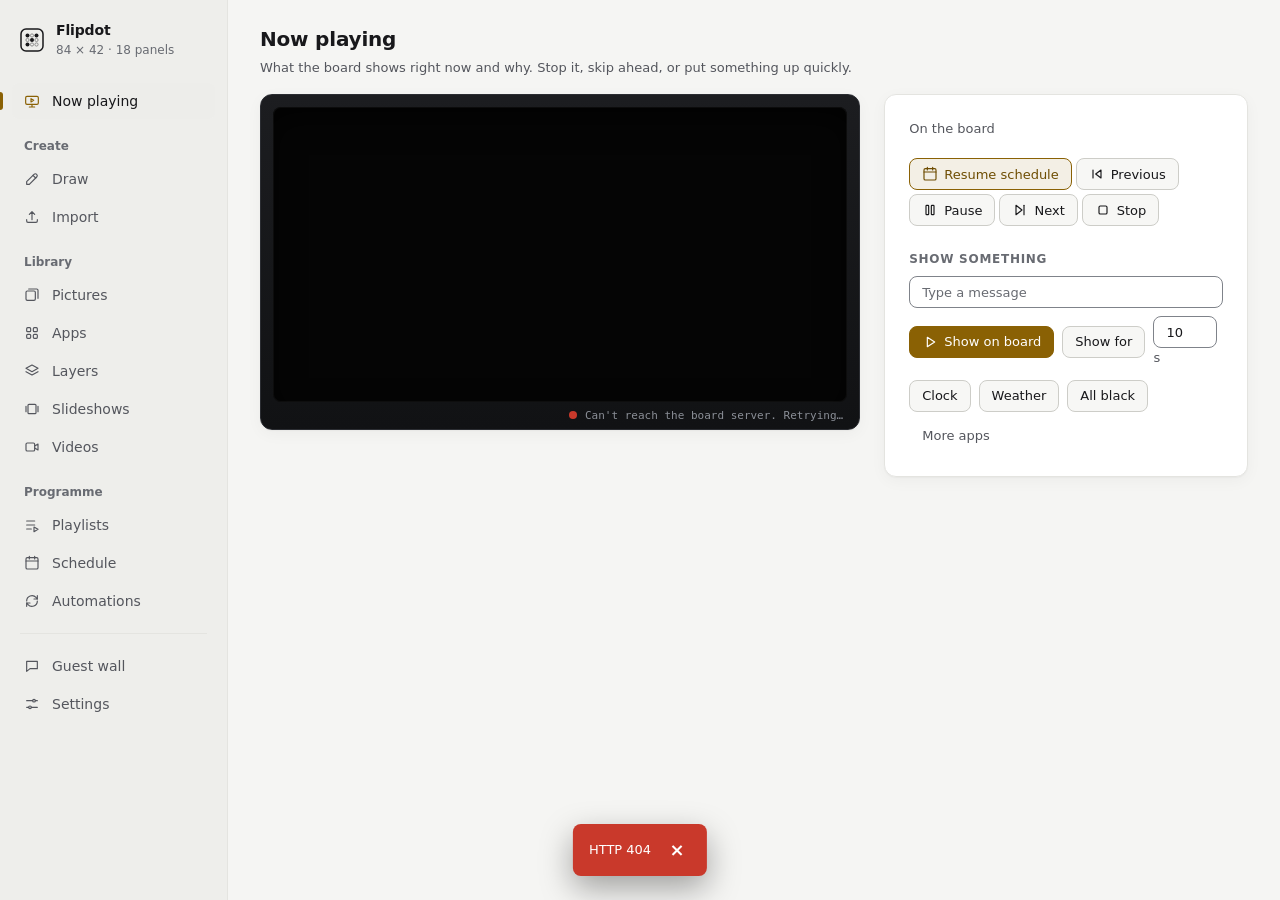
==== commit ff71ec65: "Snapcast visualizer: a constant delay behind the speakers The board's delay behind the music varied " ====
--- a/static/index.html
+++ b/static/index.html
@@ -263,16 +263,16 @@
 
   <!-- ===================== IMPORT ===================== -->
   <section class="tab card" id="tab-import" hidden>
+    <div id="drop" class="drop" role="button" tabindex="0">Drop photos, GIFs, videos or a .zip here, or click to choose files. You can paste an image too.</div>
+    <input type="file" id="file" accept="image/*,video/*,.zip,application/zip,.mkv,.webm,.mov,.mp4,.m4v" multiple hidden>
+    <div class="imProgressRow" id="imProgressRow" hidden>
+      <p class="muted" id="imStatus" role="status"></p>
+      <div class="vdBar" id="imProgress" role="progressbar" aria-label="Import progress" aria-valuemin="0" aria-valuemax="100"><span></span></div>
+    </div>
     <div class="importGrid">
-      <div class="imSource">
-        <div id="drop" class="drop" role="button" tabindex="0">Drop an image, GIF or video here, or click to choose one. You can also paste an image.</div>
-        <input type="file" id="file" accept="image/*,video/*" hidden>
-        <div class="row">
-          <button id="webcam">Use webcam</button>
-          <span class="muted" id="webcamNote"></span>
-        </div>
-      </div>
       <div class="imSettings">
+        <h3>How pictures are converted</h3>
+        <p class="muted">Used for the next photo or GIF. Change them after an import and the picture saved in Pictures is updated. <span class="savedNote" id="imSaved" role="status"></span></p>
         <div class="form">
           <label for="imgMode">Sizing</label>
           <select id="imgMode">
@@ -289,27 +289,23 @@
           <input type="range" id="threshold" min="1" max="254" value="128">
           <label for="invertImg">Negative</label>
           <div class="row tight"><input type="checkbox" id="invertImg"><span class="muted">Swap lit and dark dots.</span></div>
-          <label for="speed">Speed</label>
+          <label for="speed">Animation speed</label>
           <select id="speed">
             <option value="0.5">0.5×</option><option value="1" selected>1×</option>
             <option value="1.5">1.5×</option><option value="2">2×</option><option value="3">3×</option>
           </select>
           <label for="loop">Loop</label>
           <input type="checkbox" id="loop" checked>
-          <label for="fps">Video frames per second</label>
-          <input type="number" id="fps" min="1" max="20" value="10">
-          <label for="clipSecs">Video clip length (seconds)</label>
-          <input type="number" id="clipSecs" min="1" max="60" value="10">
         </div>
       </div>
       <div class="imResult">
         <div class="wrap"><canvas id="preview"></canvas></div>
         <video id="video" playsinline muted hidden></video>
-        <p class="muted" id="imgInfo">Nothing loaded yet. Choose a file, paste an image or use the webcam.</p>
+        <p class="muted" id="imgInfo">Nothing loaded yet.</p>
         <div class="row">
           <button class="primary" id="send" disabled><svg class="i" aria-hidden="true"><use href="#i-play"/></svg>Show on board</button>
           <button id="saveMedia" disabled>Save to Pictures</button>
-          <button id="clip" disabled>Convert video clip</button>
+          <button id="openSaved" hidden>Open in Pictures</button>
         </div>
         <div class="row">
           <button id="addAsLayer" disabled title="Combine it with what's on the board instead of replacing it">Add as layer</button>
@@ -318,14 +314,31 @@
             <option value="bottom">behind what's running</option>
           </select>
         </div>
-        <div class="row">
-          <button id="live" disabled>Stream live</button>
-          <label class="muted">to <select id="streamTarget">
-            <option value="board">the whole board</option>
-            <option value="top">a layer on top of what's running</option>
-            <option value="bottom">a layer behind what's running</option>
-          </select></label>
-        </div>
+      </div>
+    </div>
+    <div class="imStream">
+      <h3>Stream without saving</h3>
+      <p class="muted">Send a video file or the webcam to the board live. Nothing is stored, unless you convert a short clip and save it.</p>
+      <div class="row">
+        <button id="streamFile">Choose a video to stream…</button>
+        <input type="file" id="streamFileInput" accept="video/*,.mkv,.webm,.mov,.mp4,.m4v" hidden>
+        <button id="webcam">Use webcam</button>
+        <span class="muted" id="webcamNote"></span>
+      </div>
+      <div class="row">
+        <button id="live" disabled>Stream live</button>
+        <label class="muted">to <select id="streamTarget">
+          <option value="board">the whole board</option>
+          <option value="top">a layer on top of what's running</option>
+          <option value="bottom">a layer behind what's running</option>
+        </select></label>
+        <button id="clip" disabled>Convert a clip</button>
+      </div>
+      <div class="form">
+        <label for="fps">Frames per second</label>
+        <input type="number" id="fps" min="1" max="20" value="10">
+        <label for="clipSecs">Clip length (seconds)</label>
+        <input type="number" id="clipSecs" min="1" max="60" value="10">
       </div>
     </div>
   </section>
@@ -422,7 +435,8 @@
         <label class="muted"><input type="checkbox" id="ssSkipCovers" checked> <span>Skip cover images in zips (such as <code>clip.png</code> next to <code>clip.gif</code>)</span></label>
         <button id="ssRemoveCovers" title="Remove still images that are just covers for the GIFs already in this slideshow">Remove cover images</button>
       </div>
-      <p class="muted" id="ssStatus"></p>
+      <p class="muted" id="ssStatus" role="status"></p>
+      <div class="vdBar" id="ssProgress" role="progressbar" aria-label="Upload progress" aria-valuemin="0" aria-valuemax="100" hidden><span></span></div>
       <div id="ssItems" class="ssItems"></div>
 
       <details class="disclosure" id="ssOptions">
@@ -431,6 +445,11 @@
         <div class="form">
           <label for="ssImageSecs">Seconds per image</label><input id="ssImageSecs" type="number" min="1" max="3600" step="1">
           <label for="ssGifLoops">Times to play each GIF</label><input id="ssGifLoops" type="number" min="1" max="100">
+          <label for="ssGifSpeed">GIF speed</label>
+          <div class="row tight"><select id="ssGifSpeed">
+            <option value="0.5">0.5× (slow motion)</option><option value="0.75">0.75×</option><option value="1">1× (as made)</option>
+            <option value="1.5">1.5×</option><option value="2">2×</option><option value="3">3×</option><option value="4">4×</option>
+          </select><span class="muted">Each GIF can override this. Fast GIFs at high speed skip frames the board can't flip in time.</span></div>
           <label for="ssGifMin">Minimum seconds per GIF</label>
           <div class="row tight"><input id="ssGifMin" type="number" min="0" max="600" style="width:90px"><span class="muted">Short GIFs repeat until this much time has passed.</span></div>
           <label for="ssTransition">Transition between pictures</label>
@@ -475,6 +494,27 @@
           <div class="row tight"><input id="ssFxStrength" type="range" min="0" max="100" step="5"><output id="ssFxStrengthVal" for="ssFxStrength" class="rangeVal"></output></div>
           <span></span><span class="muted">Strength changes Glitch, Wave, Pixelate, Static, Melt and Flash.</span>
         </div>
+        <h3>React to music</h3>
+        <p class="muted">Let the music playing in the room drive effects and GIF speed: the bass can glitch the picture, each beat can flash it. Random effects still happen as set above; the music's effects are added on top of them. Paused during quiet hours.</p>
+        <div class="form">
+          <label for="ssReact">React to music</label><input id="ssReact" type="checkbox">
+        </div>
+        <p class="reactStatus" id="ssReactStatus" role="status"></p>
+        <div id="ssReactBody">
+          <div class="reactRows" id="ssReactRows" role="group" aria-label="What each part of the music does"></div>
+          <p class="help">Amount is how strong the effect gets at full signal. Sensitivity sets how loud that part has to be before anything happens. Levels adjust to each song, so quiet and loud songs both work.</p>
+          <div class="form">
+            <label for="ssReactSpeed">GIF speed</label>
+            <div class="row tight"><input id="ssReactSpeed" type="checkbox"><span class="muted">Loudness drives GIF speed: quiet parts play at 0.75×, loud parts up to 2×, on top of the GIF speed above.</span></div>
+            <label for="ssReactSkip">Beats</label>
+            <div class="row tight"><input id="ssReactSkip" type="checkbox"><span class="muted">Skip a frame on each beat, so GIFs jump forward in time with the music.</span></div>
+            <label for="ssReactFallback">Without live music</label>
+            <div>
+              <select id="ssReactFallback"><option value="none">Do nothing</option><option value="beat">Use a generated beat (120 BPM)</option></select>
+              <p class="help">When there's no live audio, the slideshow plays normally, or reacts to a steady made-up beat.</p>
+            </div>
+          </div>
+        </div>
       </details>
     </div>
   </section>
@@ -482,6 +522,11 @@
   <!-- ===================== VIDEOS (static/js/videos.js, static/videos.css) ===================== -->
   <section class="tab card" id="tab-videos" hidden>
     <div id="vdNoFfmpeg" class="statusWarn" role="alert" hidden></div>
+    <div class="row vdTitles">
+      <label><input type="checkbox" id="vdShowTitles" checked> <span>Show the title when a video starts</span></label>
+      <span class="savedNote" id="vdShowTitlesSaved" role="status"></span>
+      <span class="muted">Each video can say otherwise in its player panel. Board-size videos leave it off unless you turn it on for them.</span>
+    </div>
     <div id="vdDrop" class="drop" role="button" tabindex="0">Drop videos here (WebM, MP4, MOV, MKV, GIF…), or click to choose files</div>
     <input type="file" id="vdFile" accept="video/*,image/gif,.mkv,.webm,.mov" multiple hidden>
     <div class="row">
@@ -501,7 +546,9 @@
         <button id="vdRename">Rename</button>
         <button id="vdDelete" class="danger">Delete</button>
       </div>
+      <span class="vdBadge" id="vdNative" hidden>84×42 · dot for dot</span>
       <p id="vdInfo" class="muted"></p>
+      <div class="vdBar" id="vdConvBar" role="progressbar" aria-label="Converting" aria-valuemin="0" aria-valuemax="100" hidden><span></span></div>
       <div id="vdBody">
         <div class="vdStage">
           <canvas id="vdPreview" width="504" height="252" role="img" aria-label="Preview of the frame at the playhead"></canvas>
@@ -544,28 +591,36 @@
           <span class="savedNote" id="vdRangeSaved" role="status"></span>
         </div>
         <div class="form">
-          <label for="vdTitle">Title shown when it starts <span class="savedNote" id="vdTitleSaved" role="status"></span></label>
+          <label for="vdTitleMode">Show the title when it starts <span class="savedNote" id="vdTitleModeSaved" role="status"></span></label>
+          <select id="vdTitleMode">
+            <option value="auto">As set for all videos</option>
+            <option value="on">Yes, for this video</option>
+            <option value="off">No, not for this video</option>
+          </select>
+          <label for="vdTitle">Title <span class="savedNote" id="vdTitleSaved" role="status"></span></label>
           <div>
             <div class="row tight"><input id="vdTitle" type="text" maxlength="120" placeholder="No title: nothing scrolls by"><button id="vdTitleClear">Clear</button></div>
             <p class="help" id="vdTitleNote"></p>
           </div>
         </div>
+        <p class="help vdNativeNote" id="vdNativeNote" hidden>Board-size video: shown dot for dot, lit from mid-grey up.
+          Lossy files (most MP4s, ordinary WebM) can shift pixels; for exact pixel art upload lossless VP9 WebM or a GIF.</p>
         <details class="disclosure" id="vdLook">
           <summary>Display options</summary>
           <p class="muted">Saved with this video and applied on the board right away. <span class="savedNote" id="vdDisplaySaved" role="status"></span></p>
           <div class="form">
-            <label for="vdDither">Style</label>
-            <select id="vdDither">
+            <label for="vdDither" class="vdScaledOnly">Style</label>
+            <select id="vdDither" class="vdScaledOnly">
               <option value="ordered">Ordered dither (shading, fewest flips)</option>
               <option value="diffusion">Diffusion dither (more detail, flips more)</option>
               <option value="threshold">Threshold (crisp, no shading)</option>
             </select>
-            <label for="vdThreshold">Brightness cutoff <span id="vdThVal"></span></label>
-            <input id="vdThreshold" type="range" min="1" max="254">
-            <label for="vdContrast">Contrast <span id="vdConVal"></span></label>
-            <input id="vdContrast" type="range" min="0.2" max="3" step="0.1">
-            <label for="vdGamma">Gamma <span id="vdGamVal"></span></label>
-            <div><input id="vdGamma" type="range" min="0.3" max="3" step="0.1"><p class="help">Below 1 brightens the shadows, above 1 darkens them.</p></div>
+            <label for="vdThreshold" class="vdScaledOnly">Brightness cutoff <span id="vdThVal"></span></label>
+            <input id="vdThreshold" class="vdScaledOnly" type="range" min="1" max="254">
+            <label for="vdContrast" class="vdScaledOnly">Contrast <span id="vdConVal"></span></label>
+            <input id="vdContrast" class="vdScaledOnly" type="range" min="0.2" max="3" step="0.1">
+            <label for="vdGamma" class="vdScaledOnly">Gamma <span id="vdGamVal"></span></label>
+            <div class="vdScaledOnly"><input id="vdGamma" type="range" min="0.3" max="3" step="0.1"><p class="help">Below 1 brightens the shadows, above 1 darkens them.</p></div>
             <label for="vdInvert">Negative</label>
             <div class="row tight"><input id="vdInvert" type="checkbox"><span class="muted">Swap lit and dark dots.</span></div>
           </div>
@@ -764,7 +819,6 @@
       </div>
     </div>
     <div class="setGroup" data-set="music" hidden>
-    <div class="setGroup" data-set="music" hidden>
       <h2>Music Assistant <span class="savedNote" id="maSaved" role="status"></span></h2>
       <p class="lede">For the Now playing app. Enter your Music Assistant server address (usually port 8095, for example
         <code>http://homeassistant.local:8095</code>). If your server asks you to log in, create a long-lived token in
@@ -777,13 +831,52 @@
       </div>
       <div class="row"><button id="maTest">Test connection</button></div>
 
-      <h2 class="spaced">Visualizer stream (Sendspin) <span class="savedNote" id="spSaved" role="status"></span></h2>
-      <p class="lede">Lets Music Assistant stream live visualizer data (loudness, spectrum, beats) to the board, so the
-        <b>Music visualizer</b> app follows the music that's playing. The board joins as a display-only Sendspin client: it plays no
+      <h2 class="spaced">Live audio for the visualizer <span class="savedNote" id="vaSaved" role="status"></span></h2>
+      <p class="lede">With live audio from Music Assistant, the <b>Music visualizer</b> app follows the music that's playing
+        (loudness, spectrum, beats). Without it, the visualizer uses a generated beat.</p>
+      <div class="form">
+        <label for="vaSource">Audio source</label>
+        <select id="vaSource">
+          <option value="sendspin">Sendspin</option>
+          <option value="snapcast">Snapcast</option>
+          <option value="off">Off (generated beat)</option>
+        </select>
+      </div>
+
+      <div id="scBlock" hidden>
+      <h2 class="spaced">Snapcast <span class="savedNote" id="scSaved" role="status"></span></h2>
+      <p class="lede">The board joins Music Assistant as a Snapcast player and analyses the audio it receives. It plays nothing:
+        snapclient hands the audio to the board's server instead of a sound card. Works with Music Assistant 2.7 and later.</p>
+      <div class="form">
+        <label for="scHost">Snapcast server</label><input id="scHost" type="text" placeholder="auto" aria-describedby="scHostHelp">
+        <span></span><div id="scHostHelp" class="muted">auto uses the host of the Music Assistant server URL above, where its built-in Snapcast server runs.</div>
+        <label for="scPort">Audio port</label><input id="scPort" type="number" min="1" max="65535" placeholder="1704">
+        <label for="scCtrl">Control port</label><input id="scCtrl" type="number" min="1" max="65535" placeholder="1705">
+        <label for="scName">Name in Music Assistant</label><input id="scName" type="text">
+        <label for="scDelay">Board delay (ms)</label>
+        <input id="scDelay" type="number" min="50" max="2000" step="10" aria-describedby="scDelayHelp">
+        <span></span>
+        <div id="scDelayHelp" class="muted">The board always shows the music this long after the speakers play it, so it can stay in step:
+          delay the other speakers in the group by the same amount (plus the panels' own flip time) and they line up. Raise it if the
+          status below says the board is falling behind.</div>
+        <label>Status</label><div id="scStatus" class="muted" role="status">Loading…</div>
+      </div>
+      <ol class="muted">
+        <li>On the Pi: <code>sudo apt install snapclient</code> and <code>sudo systemctl disable --now snapclient</code>, or run
+          <code>./scripts/setup-snapcast.sh</code>. The package's own snapclient service would play the music through the Pi's audio
+          output; the board runs a separate snapclient that plays nothing.</li>
+        <li>In Music Assistant: <b>Settings → Providers → Add → Snapcast</b>, keeping the built-in Snapcast server.</li>
+        <li>Play to the <b>Flipdot board</b> player, or group it with the speaker that's playing. Keep it unmuted: Snapcast sends no audio
+          to muted players.</li>
+      </ol>
+      </div>
+
+      <div id="ssBlock" hidden>
+      <h2 class="spaced">Sendspin <span class="savedNote" id="spSaved" role="status"></span></h2>
+      <p class="lede">Music Assistant streams live visualizer data to the board. The board joins as a display-only Sendspin client: it plays no
         audio and uses no microphone. It needs <code>pip install -r requirements-sendspin.txt</code> on the server (Python 3.12+, and the
-        version must match Music Assistant's). Without it, the visualizer uses a generated beat.</p>
-      <div class="form">
-        <label for="ssEnabled">Sendspin</label><input id="ssEnabled" type="checkbox">
+        version must match Music Assistant's).</p>
+      <div class="form">
         <label for="ssName">Name in Music Assistant</label><input id="ssName" type="text">
         <label for="ssServer">Connect to</label>
         <div class="row tight">
@@ -799,6 +892,7 @@
       <p class="muted">A changed <b>Connect to</b> takes effect when the server restarts.</p>
       <div class="row">
         <button id="ssPair" title="Opens a short pairing window. Music Assistant then shows the code to enter, or the board displays it.">Pair with Music Assistant</button>
+      </div>
       </div>
     </div>
     <div class="setGroup" data-set="home" hidden>
@@ -818,7 +912,6 @@
       <h2 class="spaced">Webhooks and the HTTP API</h2>
       <div id="hooks" class="docs"></div>
     </div>
-    <div class="setGroup" data-set="controllers" hidden>
     <div class="setGroup" data-set="controllers" hidden>
       <h2>Gamepad <span class="savedNote" id="gpSaved" role="status"></span></h2>
       <p class="lede">Plug USB gamepads or a Mayflash GameCube adapter (PC mode) into the server to play the board's games. Each
--- a/static/style.css
+++ b/static/style.css
@@ -237,6 +237,8 @@
 
 .form { display: grid; grid-template-columns: minmax(150px, 34%) minmax(0, 1fr); gap: var(--s3) var(--s4); align-items: center; margin: var(--s4) 0; }
 .form > label { color: var(--text-2); font-size: var(--fs-sm); }
+.checklist { display: grid; grid-template-columns: repeat(auto-fill, minmax(120px, 1fr)); gap: var(--s2) var(--s4); }
+.checklist > label { font-size: var(--fs-sm); }
 .form input[type=text], .form input[type=password], .form input[type=number], .form input[type=datetime-local], .form select, .form input[type=range] { width: 100%; }
 .ssSettings { grid-template-columns: minmax(130px, auto) minmax(0, 1fr) minmax(130px, auto) minmax(0, 1fr); }
 
@@ -551,9 +553,15 @@
 
 /* Import: source and settings on the left, the result and its buttons on the right; on a phone the result comes
    straight after the source, before the settings */
-.importGrid { display: grid; grid-template-columns: minmax(0, 1fr) minmax(0, 1fr); grid-template-areas: "source result" "settings result"; gap: 0 var(--s5); align-items: start; }
-.imSource { grid-area: source; } .imSettings { grid-area: settings; } .imResult { grid-area: result; }
-@media (max-width: 900px) { .importGrid { grid-template-columns: minmax(0, 1fr); grid-template-areas: "source" "result" "settings"; gap: var(--s4); } }
+.importGrid { display: grid; grid-template-columns: minmax(0, 1fr) minmax(0, 1fr); grid-template-areas: "settings result"; gap: 0 var(--s5); align-items: start; margin-top: var(--s4); }
+.imSettings { grid-area: settings; } .imResult { grid-area: result; }
+.imSettings h3, .imStream h3 { margin: 0 0 var(--s1); }
+.imProgressRow { margin-top: var(--s3); }
+.imProgressRow p { margin: 0; }
+.imProgressRow.bad p { color: var(--danger); }
+.imStream { margin-top: var(--s5); padding-top: var(--s4); border-top: 1px solid var(--line); }
+.imStream .form { max-width: 520px; margin-top: var(--s3); }
+@media (max-width: 900px) { .importGrid { grid-template-columns: minmax(0, 1fr); grid-template-areas: "result" "settings"; gap: var(--s4); } }
 
 /* phone tab bar: hidden until the sidebar goes away */
 .tabbar { display: none; }
@@ -602,3 +610,30 @@
   .scene .row.minor button, .zoomCtl button { min-height: 44px; min-width: 44px; }
   .stripThumb { min-height: 44px; }
 }
+
+/* just imported: highlighted where it landed (Pictures, Slideshows) */
+.scene.justAdded, #ssSelect.justAdded { border-color: var(--accent); box-shadow: 0 0 0 3px var(--accent-soft); }
+.scene.justAdded .name small { color: var(--text); }
+.ssItems.justAdded .ssItem { border-color: var(--accent); }
+
+/* Slideshows → React to music */
+.reactStatus { margin: var(--s2) 0; color: var(--text-2); font-size: var(--fs-sm); }
+.reactStatus .dot { display: inline-block; width: 8px; height: 8px; border-radius: 50%; margin-right: var(--s2); background: var(--text-3); vertical-align: 1px; }
+.reactStatus.on .dot { background: var(--ok); }
+.reactRows { display: grid; gap: var(--s2); margin: var(--s3) 0 var(--s2); }
+.reactRow { display: grid; grid-template-columns: minmax(170px, 32%) minmax(0, 1fr); gap: var(--s2) var(--s4); align-items: center;
+  padding: var(--s2) var(--s3); background: var(--surface-2); border: 1px solid var(--line); border-radius: var(--r2); }
+.reactRow .sig { display: grid; gap: 2px; min-width: 0; }
+.reactRow .sig b { font-weight: 500; font-size: var(--fs-sm); }
+.reactRow .sig small { color: var(--text-3); font-size: var(--fs-xs); }
+.reactMeter { height: 6px; margin-top: var(--s1); border-radius: 999px; background: var(--surface-3); overflow: hidden; }
+.reactMeter span { display: block; height: 100%; width: 0; background: var(--accent); transition: width .18s linear; }
+.reactRow .ctl { display: flex; flex-wrap: wrap; gap: var(--s2) var(--s3); align-items: center; min-width: 0; }
+.reactRow .ctl select { min-width: 0; max-width: 100%; }
+.reactRow .ctl .amt { display: flex; align-items: center; gap: var(--s2); flex: 1 1 180px; min-width: 0; font-size: var(--fs-sm); color: var(--text-2); }
+.reactRow .ctl .amt input { flex: 1; min-width: 60px; }
+.reactRow.off .ctl .amt, .reactRow.off .ctl .sens { opacity: .45; }
+@media (max-width: 600px) {
+  .reactRow { grid-template-columns: minmax(0, 1fr); }
+  .reactRow .ctl select { flex: 1 1 100%; }
+}
--- a/static/videos.css
+++ b/static/videos.css
@@ -63,3 +63,13 @@
   .vdTrack { flex: 1 1 100%; }
   .vdTime { width: 100%; text-align: right; }
 }
+
+/* titles toggle at the top; board-size ("native") videos */
+.vdTitles { margin-bottom: var(--s3); }
+.vdTitles .muted { font-size: var(--fs-sm); flex-basis: 100%; }
+.vdBadge { flex: none; padding: 2px var(--s2); border: 1px solid var(--line-strong); border-radius: 999px; font-size: var(--fs-xs); color: var(--text-2); white-space: nowrap; }
+.vdItem .vdBadge { display: inline-block; margin: 0 var(--s1) var(--s2); }
+.vdPlayer > .vdBadge { display: inline-block; margin-top: var(--s2); }
+.vdPlayer > .vdBadge[hidden] { display: none; }
+#vdLook.native .vdScaledOnly { display: none; }
+.vdItem.justAdded { border-color: var(--accent); box-shadow: 0 0 0 3px var(--accent-soft); }
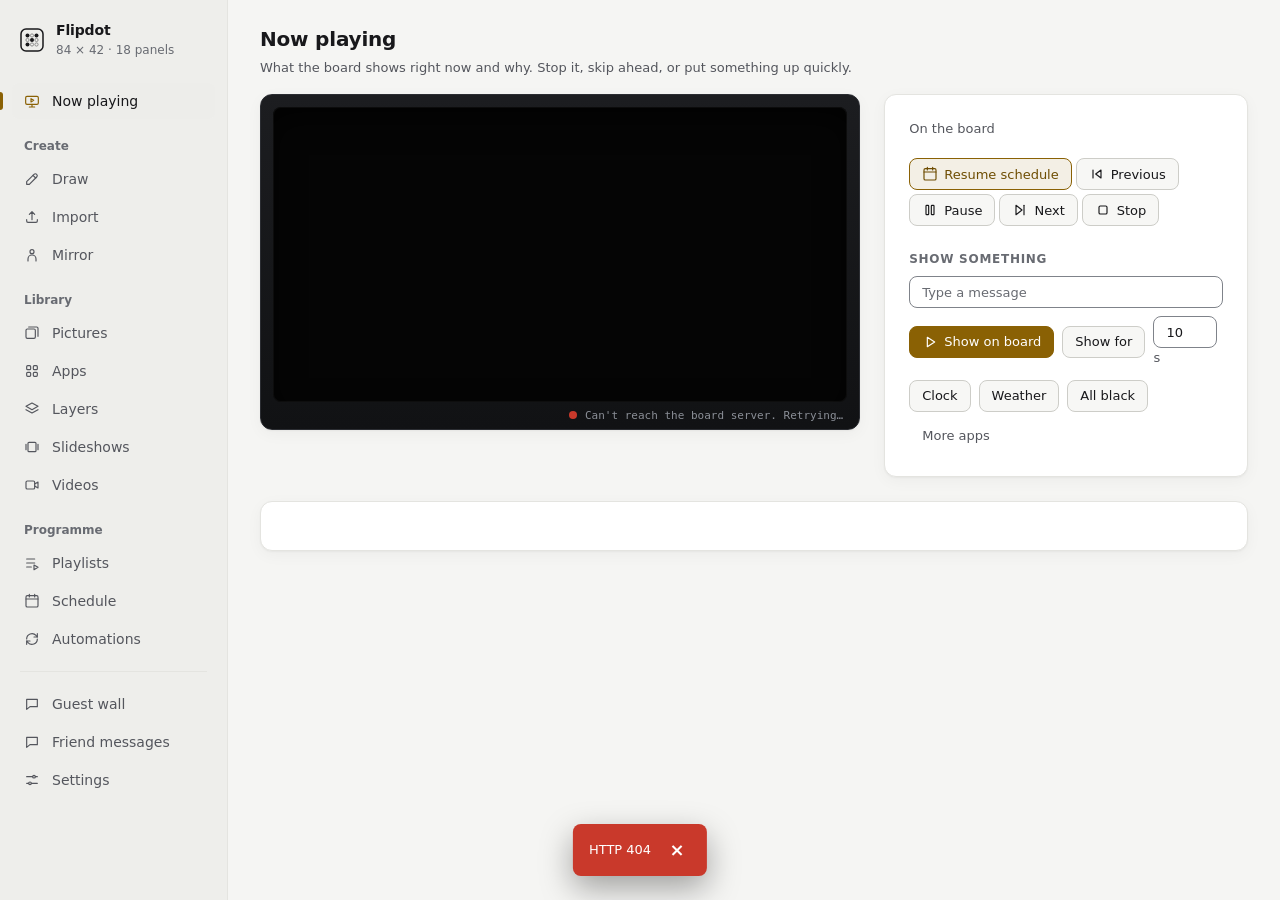
==== commit 203f7473: "Added Shit" ====
--- a/static/index.html
+++ b/static/index.html
@@ -8,6 +8,7 @@
 <link rel="icon" href="data:image/svg+xml,%3Csvg xmlns=%22http://www.w3.org/2000/svg%22 viewBox=%220 0 24 24%22%3E%3Crect width=%2224%22 height=%2224%22 rx=%225%22 fill=%22%23111%22/%3E%3Cg fill=%22%23e9b949%22%3E%3Ccircle cx=%227.5%22 cy=%227.5%22 r=%222%22/%3E%3Ccircle cx=%2216.5%22 cy=%227.5%22 r=%222%22/%3E%3Ccircle cx=%2212%22 cy=%2212%22 r=%222%22/%3E%3Ccircle cx=%227.5%22 cy=%2216.5%22 r=%222%22/%3E%3C/g%3E%3C/svg%3E">
 <link rel="stylesheet" href="/static/style.css">
 <link rel="stylesheet" href="/static/videos.css">
+<link rel="stylesheet" href="/static/programme.css">
 </head>
 <body>
 <svg width="0" height="0" style="position:absolute" aria-hidden="true">
@@ -50,6 +51,7 @@
   <symbol id="i-zoomout" viewBox="0 0 24 24"><circle cx="11" cy="11" r="6.5"/><path d="m20 20-4.2-4.2M8 11h6"/></symbol>
   <symbol id="i-hand" viewBox="0 0 24 24"><path d="M12 3v18M3 12h18"/><path d="m9 6 3-3 3 3M9 18l3 3 3-3M6 9l-3 3 3 3M18 9l3 3-3 3"/></symbol>
   <symbol id="i-expand" viewBox="0 0 24 24"><path d="M14 4h6v6M10 20H4v-6M20 4l-7 7M4 20l7-7"/></symbol>
+  <symbol id="i-mirror" viewBox="0 0 24 24"><circle cx="12" cy="7" r="3"/><path d="M6 21v-3a6 6 0 0 1 12 0v3"/></symbol>
   <symbol id="i-phone" viewBox="0 0 24 24"><rect x="7" y="2.5" width="10" height="19" rx="2"/><path d="M11 18.5h2"/></symbol>
 </svg>
 <a class="skip" href="#content">Skip to content</a>
@@ -61,6 +63,7 @@
       <p class="navGroup">Create</p>
       <button data-tab="draw"><svg class="i" aria-hidden="true"><use href="#i-draw"/></svg>Draw</button>
       <button data-tab="import"><svg class="i" aria-hidden="true"><use href="#i-upload"/></svg>Import</button>
+      <button data-tab="mirror"><svg class="i" aria-hidden="true"><use href="#i-mirror"/></svg>Mirror</button>
       <p class="navGroup">Library</p>
       <button data-tab="pictures"><svg class="i" aria-hidden="true"><use href="#i-scenes"/></svg>Pictures</button>
       <button data-tab="apps"><svg class="i" aria-hidden="true"><use href="#i-apps"/></svg>Apps</button>
@@ -73,6 +76,7 @@
       <button data-tab="automations"><svg class="i" aria-hidden="true"><use href="#i-auto"/></svg>Automations</button>
       <span class="navRule" role="presentation"></span>
       <button data-tab="guests"><svg class="i" aria-hidden="true"><use href="#i-chat"/></svg>Guest wall <span class="count gwCount" hidden></span></button>
+      <button data-tab="friends"><svg class="i" aria-hidden="true"><use href="#i-chat"/></svg>Friend messages <span class="count fmCount" hidden></span></button>
       <button data-tab="settings"><svg class="i" aria-hidden="true"><use href="#i-settings"/></svg>Settings</button>
     </nav>
   </aside>
@@ -83,6 +87,7 @@
     <div class="stripText">
       <span class="statusWhat"></span>
       <span class="statusWhy"></span>
+      <span class="stripLink" hidden></span>
     </div>
     <div class="playback" data-controls="strip" role="group" aria-label="Playback"></div>
   </div>
@@ -91,6 +96,7 @@
     <h1 id="pageTitle">Now playing</h1>
     <p id="pageLede" class="lede"></p>
   </header>
+  <div id="linkWarn" class="statusWarn linkWarn" role="alert" hidden></div>
   <div id="statusWarn" class="statusWarn" role="status" hidden></div>
   <p id="statusLive" class="sr" role="status" aria-live="polite"></p>
 
@@ -138,6 +144,7 @@
         </div>
       </div>
     </div>
+    <div id="notifPanel" class="card notifPanel"></div>
     <div id="welcome" class="card welcome" hidden></div>
   </section>
 
@@ -339,6 +346,85 @@
         <input type="number" id="fps" min="1" max="20" value="10">
         <label for="clipSecs">Clip length (seconds)</label>
         <input type="number" id="clipSecs" min="1" max="60" value="10">
+      </div>
+    </div>
+  </section>
+
+  <!-- ===================== MIRROR (static/js/mirror.js) ===================== -->
+  <section class="tab card" id="tab-mirror" hidden>
+    <p class="muted mrPrivacy">Camera pictures stay in this house: they go from the camera to the board's memory, are shrunk to 84 × 42 gray dots, and are never saved or sent anywhere else.</p>
+    <div class="importGrid">
+      <div class="imResult">
+        <div class="wrap"><canvas id="mrPreview" aria-label="What the mirror shows"></canvas></div>
+        <p class="muted" id="mrStatus" role="status">No camera yet.</p>
+        <div class="row">
+          <button class="primary" id="mrCam">Start camera</button>
+          <label class="muted" id="mrFacingRow">using <select id="mrFacing" aria-label="Which camera">
+            <option value="user">the front camera</option>
+            <option value="environment">the rear camera</option>
+          </select></label>
+        </div>
+        <div class="row">
+          <button id="mrShow"><svg class="i" aria-hidden="true"><use href="#i-play"/></svg>Show on board</button>
+          <button id="mrBg" title="Step out of view first">Capture empty room</button>
+        </div>
+      </div>
+      <div class="imSettings">
+        <h3>Camera <span class="savedNote" id="mrSaved" role="status"></span></h3>
+        <div class="form">
+          <label for="mrSource">Source</label>
+          <select id="mrSource">
+            <option value="browser">This page (phone or laptop)</option>
+            <option value="device">USB webcam on the board</option>
+            <option value="rpicam">Raspberry Pi camera module</option>
+            <option value="file">Video file (for testing)</option>
+            <option value="off">Off</option>
+          </select>
+          <label for="mrDevice" data-show="device">Device</label>
+          <select id="mrDevice" data-show="device"></select>
+          <label for="mrFile" data-show="file">File path</label>
+          <input type="text" id="mrFile" data-show="file" placeholder="/home/pi/walk.mp4">
+          <span></span><small class="muted" id="mrDetected"></small>
+          <label for="mrMethod">Finding you</label>
+          <select id="mrMethod">
+            <option value="background">Difference from the empty room</option>
+            <option value="adaptive">Darker than the surroundings</option>
+            <option value="edges">Edges</option>
+          </select>
+          <label for="mrSens">Sensitivity <span id="mrSensVal"></span></label>
+          <input type="range" id="mrSens" min="0" max="100" value="50">
+        </div>
+        <h3>Picture</h3>
+        <div class="form">
+          <label for="mrMode">Mode</label>
+          <select id="mrMode">
+            <option value="solid">Solid silhouette</option>
+            <option value="outline">Outline</option>
+            <option value="trails">Fading trails</option>
+            <option value="life">Game of Life from your shape</option>
+            <option value="pixel">Pixel mirror (dithered)</option>
+          </select>
+          <label for="mrTrail" data-show-mode="trails">Trail length (s)</label>
+          <input type="number" id="mrTrail" data-show-mode="trails" min="0.5" max="10" step="0.5">
+          <label for="mrSelfie">Mirrored</label>
+          <div class="row tight"><input type="checkbox" id="mrSelfie"><span class="muted">Left and right swapped, like a mirror.</span></div>
+          <label for="mrInvert">Negative</label>
+          <div class="row tight"><input type="checkbox" id="mrInvert"><span class="muted">Dark silhouette on lit dots.</span></div>
+        </div>
+        <h3>Take over when someone walks up</h3>
+        <div class="form">
+          <label for="mrTakeover">Take over</label>
+          <div class="row tight"><input type="checkbox" id="mrTakeover"><span class="muted">Show the mirror while someone is in front of the camera, then go back to what was on.</span></div>
+          <label for="mrArm">After (s)</label>
+          <input type="number" id="mrArm" min="0.2" max="30" step="0.5">
+          <label for="mrRelease">Back after nobody for (s)</label>
+          <input type="number" id="mrRelease" min="3" max="3600" step="1">
+          <label for="mrPresence">Counts as someone (% of picture)</label>
+          <input type="number" id="mrPresence" min="0.5" max="50" step="0.5">
+          <label for="mrNight">During quiet hours</label>
+          <div class="row tight"><input type="checkbox" id="mrNight"><span class="muted">Also take over at night.</span></div>
+          <span></span><small class="muted" id="mrTakeoverNote">Needs a camera that stays on: the board's own camera, or a phone left on this page. "Someone walks up" also works as an automation trigger.</small>
+        </div>
       </div>
     </div>
   </section>
@@ -502,7 +588,7 @@
         <p class="reactStatus" id="ssReactStatus" role="status"></p>
         <div id="ssReactBody">
           <div class="reactRows" id="ssReactRows" role="group" aria-label="What each part of the music does"></div>
-          <p class="help">Amount is how strong the effect gets at full signal. Sensitivity sets how loud that part has to be before anything happens. Levels adjust to each song, so quiet and loud songs both work.</p>
+          <p class="help"><b>Amount</b> is how much the effect does at full signal: how far the wave bends, how many dots of static. <b>Speed</b> is how fast it moves, separately: how often it waves. Speed can stay fixed, follow its own part of the music (busy highs make it faster), follow the song's tempo (a slow song moves slowly; locked to the beat, wave crests land on the beat), or both. <b>Follows</b> (bass, low-mid, mid, high): the level is how loud that part is; notes and hits are each new bass note, snare, clap or hi-hat, so a steady loud bassline or off-beat hats still move things; level and hits mixes both. Sensitivity sets how loud that part has to be before anything happens. Levels adjust to each song and to big changes like a drop, so quiet and loud songs both work; a quiet breakdown still reads quieter for a while.</p>
           <div class="form">
             <label for="ssReactSpeed">GIF speed</label>
             <div class="row tight"><input id="ssReactSpeed" type="checkbox"><span class="muted">Loudness drives GIF speed: quiet parts play at 0.75×, loud parts up to 2×, on top of the GIF speed above.</span></div>
@@ -511,7 +597,7 @@
             <label for="ssReactFallback">Without live music</label>
             <div>
               <select id="ssReactFallback"><option value="none">Do nothing</option><option value="beat">Use a generated beat (120 BPM)</option></select>
-              <p class="help">When there's no live audio, the slideshow plays normally, or reacts to a steady made-up beat.</p>
+              <p class="help">When there's no live audio, the slideshow plays normally, or reacts to a steady made-up beat (tempo-following effects then move at 120 BPM).</p>
             </div>
           </div>
         </div>
@@ -666,6 +752,7 @@
       <button id="plPlay" class="primary"><svg class="i" aria-hidden="true"><use href="#i-play"/></svg>Show on board</button>
       <label class="muted">Transition <select id="plTransition"></select></label>
       <label class="muted"><input type="number" id="plTransDur" min="0.1" max="10" step="0.1" value="1" inputmode="decimal" style="width:64px" aria-label="Transition seconds"> s</label>
+      <label><input type="checkbox" id="plShuffle"> Shuffle</label>
       <span class="savedNote" id="plSaved" role="status"></span>
       <span class="spacer"></span>
       <button id="plDelete" class="danger">Delete</button>
@@ -677,6 +764,12 @@
       <button id="plAdd">Add item</button>
     </div>
     <div id="plEditor"></div>
+
+    <!-- random effects and React to music on top of every item (static/js/playlists.js) -->
+    <details class="disclosure" id="plFxDetails">
+      <summary>Random effects and React to music</summary>
+      <div id="plFx"></div>
+    </details>
 
     <details class="disclosure" id="trDetails">
       <summary>Transitions: preview them on the board</summary>
@@ -686,18 +779,26 @@
     </details>
   </section>
 
-  <!-- ===================== SCHEDULE ===================== -->
+  <!-- ===================== SCHEDULE (static/js/schedule.js) ===================== -->
   <section class="tab card" id="tab-schedule" hidden>
     <h2>Rules</h2>
-    <p class="lede">The first matching rule wins; otherwise the default playlist plays. A rule can run past midnight (for example 22:00 to 07:00).
+    <p class="lede">A rule shows a playlist, a layer set, a slideshow, a video, a picture or an app at set times: every week, between dates each year,
+      or on one day. Times can follow sunrise and sunset. When rules overlap, the higher one in the list wins; when none matches, the default playlist plays.
       Showing anything yourself pauses the schedule until you press <b>Resume schedule</b>.</p>
     <div class="bar">
       <label><input type="checkbox" id="schEnabled"> Follow the schedule</label>
       <label class="muted">Default playlist <select id="schDefault"></select></label>
       <span class="savedNote" id="schSaved" role="status"></span>
     </div>
+    <div id="schNow" class="schNow" role="status" aria-live="polite"></div>
     <div id="schRules"></div>
-    <div class="row"><button id="schAdd">Add rule</button></div>
+    <div class="row"><button id="schAdd"><svg class="i" aria-hidden="true"><use href="#i-plus"/></svg>Add rule</button><button id="schAddEvent">Add one-off event</button></div>
+    <h2 class="spaced">What plays when</h2>
+    <div class="bar">
+      <div class="group" id="schRange" role="group" aria-label="How far ahead"><button data-hours="24">Today</button><button data-hours="168">Next 7 days</button></div>
+      <span class="muted" id="schSunNote"></span>
+    </div>
+    <div id="schTimeline" class="schTimeline"></div>
       <h2 class="spaced">Quiet hours <span class="savedNote" id="qhSaved" role="status"></span></h2>
       <p class="lede">Flipdots clatter. During quiet hours the board flips at most this many dots per second: bigger changes are
         spread out and always end on the latest picture. Transitions also run slower.</p>
@@ -739,6 +840,24 @@
       <div class="items" id="gwList"></div>
   </section>
 
+  <!-- ===================== FRIEND MESSAGES ===================== -->
+  <section class="tab card" id="tab-friends" hidden>
+      <p class="lede">People with a friend link (Settings, People &amp; access) send messages from their phones, now or for a time they pick.
+        Messages from friends marked "No approval needed" show on their own; the others wait here. Each one shows with the sender's
+        name, and the Message wall app rotates the recent ones.</p>
+      <h2>Waiting for approval</h2>
+      <div class="items" id="fmInbox"></div>
+      <h2 class="spaced">History</h2>
+      <div class="items" id="fmHistory"></div>
+      <h2 class="spaced">Limits <span class="savedNote" id="fmSaved" role="status"></span></h2>
+      <div class="form">
+        <label for="fmLength">Longest message</label><div class="row tight"><input id="fmLength" type="number" min="10" max="280" step="1"><span class="muted">characters</span></div>
+        <label for="fmSeconds">Show each message for</label><div class="row tight"><input id="fmSeconds" type="number" min="3" max="600" step="1"><span class="muted">seconds</span></div>
+        <label for="fmRateCount">Each friend can send</label><div class="row tight"><input id="fmRateCount" type="number" min="1" max="100" step="1" aria-label="Messages"><span class="muted">messages every</span><input id="fmRateMin" type="number" min="1" max="1440" step="1" aria-label="Minutes"><span class="muted">minutes</span></div>
+        <label for="fmProfanity">Hold rude words for approval</label><input id="fmProfanity" type="checkbox">
+      </div>
+  </section>
+
   <!-- ===================== SETTINGS ===================== -->
   <section class="tab card" id="tab-settings" hidden>
     <nav class="subnav" id="setNav" aria-label="Settings sections">
@@ -747,7 +866,10 @@
       <button data-set="ai" aria-pressed="false">AI drawing</button>
       <button data-set="music" aria-pressed="false">Music</button>
       <button data-set="home" aria-pressed="false">Smart home &amp; API</button>
+      <button data-set="notifications" aria-pressed="false">Notifications</button>
       <button data-set="controllers" aria-pressed="false">Controllers</button>
+      <button data-set="people" aria-pressed="false">People &amp; access</button>
+      <button data-set="plugins" aria-pressed="false">Plugins</button>
       <button data-set="hardware" aria-pressed="false">Board hardware</button>
       <button data-set="maintenance" aria-pressed="false">Maintenance</button>
       <button data-set="backup" aria-pressed="false">Backup</button>
@@ -786,6 +908,7 @@
         <div class="row tight"><input id="trFps" type="number" min="5" max="30" step="1" style="width:80px"><span class="muted">frames per second. 15 matches most flipdot GIFs.</span></div>
       </div>
     </div>
+    <div class="setGroup" data-set="notifications" hidden><div id="notifSettings"></div></div>
     <div class="setGroup" data-set="fonts" hidden>
       <h2>Fonts</h2>
       <p class="lede">Pixel fonts are built in, and fonts installed on the server are listed too. You can upload <code>.ttf</code> or <code>.otf</code>
@@ -937,11 +1060,29 @@
       <div class="tableWrap"><table class="panelTable"><thead><tr><th>Code</th><th>Does</th></tr></thead><tbody id="gpMap"></tbody></table></div>
       <div class="row"><button id="gpAddCode"><svg class="i" aria-hidden="true"><use href="#i-plus"/></svg>Add code</button><button id="gpMapReset">Reset to defaults</button></div>
     </div>
+    <div class="setGroup" data-set="people" hidden>
+      <h2>People &amp; access</h2>
+      <p class="lede">Links that open one part of the board without the password: a friend link opens a page for sending messages,
+        a player link opens the game controller, a viewer link shows what's on the board. Nothing else is reachable with them.
+        Only a fingerprint of each link is saved, so a link is shown once, when you make it.</p>
+      <p class="lede warnText" id="paWarn" hidden>There's no password (config.yaml), so anyone on your network can open everything anyway.
+        Set one to make these links the only way in for other people.</p>
+      <div class="form">
+        <label for="paName">Who it's for</label><input id="paName" type="text" maxlength="40" placeholder="Mia" autocomplete="off">
+        <label for="paRole">They can</label><select id="paRole"><option value="friend">Send messages</option><option value="player">Play games</option><option value="viewer">Watch the board</option></select>
+        <label for="paTrusted" id="paTrustedLabel">No approval needed</label><input id="paTrusted" type="checkbox">
+        <label for="paExpires">Link works for</label><select id="paExpires"><option value="0">Until revoked</option><option value="1">1 day</option><option value="7">A week</option><option value="30">30 days</option><option value="365">A year</option></select>
+      </div>
+      <div class="row"><button class="primary" id="paCreate">Make a link</button></div>
+      <div id="paNew"></div>
+      <h2 class="spaced">Links</h2>
+      <div class="items" id="paList"></div>
+    </div>
     <div class="setGroup" data-set="hardware" hidden>
       <h2>Panel setup</h2>
       <p class="lede">Check which config entry drives each physical panel. Step through the panels: the board outlines the selected
         panel and shows its column, row, port and address on it, and everything else goes black. Upside-down text means that panel
-        needs rotate 180°. Saving writes <code>config.yaml</code> and applies the mapping right away.</p>
+        needs rotate 180°. Saving writes <code>config.local.yaml</code> (this board's own settings, kept out of git) and applies the mapping right away.</p>
       <div class="row">
         <div class="group">
           <button id="psPrev"><svg class="i" aria-hidden="true"><use href="#i-left"/></svg>Previous</button><button id="psNext">Next<svg class="i" aria-hidden="true"><use href="#i-right"/></svg></button>
@@ -950,7 +1091,7 @@
         <span id="psStep" class="muted"></span>
       </div>
       <div class="tableWrap"><table class="panelTable"><thead><tr><th>#</th><th>Column</th><th>Row</th><th>IP</th><th>Port</th><th>Address</th><th>Rotate</th><th><span class="sr">Actions</span></th></tr></thead><tbody id="psRows"></tbody></table></div>
-      <div class="row"><button id="psAdd"><svg class="i" aria-hidden="true"><use href="#i-plus"/></svg>Add panel</button><button id="psSave" class="primary">Save to config.yaml</button><span id="psMsg" class="muted"></span></div>
+      <div class="row"><button id="psAdd"><svg class="i" aria-hidden="true"><use href="#i-plus"/></svg>Add panel</button><button id="psSave" class="primary">Save mapping</button><span id="psMsg" class="muted"></span></div>
     </div>
     <div class="setGroup" data-set="maintenance" hidden>
       <h2>Board health</h2>
@@ -965,6 +1106,62 @@
         <div class="row tight"><input id="wearAuto" type="checkbox"><input id="wearTime" type="time" aria-label="Exercise time"><span class="muted">Skipped during quiet hours.</span></div>
       </div>
       <p class="muted spacedP">Quiet hours (fewer flips at night) are on the <a href="#schedule">Schedule</a> page.</p>
+      <h2 class="spaced">Version and restart</h2>
+      <div class="form">
+        <label>Version</label><div id="opVersion" class="muted breakAll">Loading…</div>
+        <label>Running for</label><div id="opUptime" class="muted"></div>
+      </div>
+      <div class="row"><button id="opRestart">Restart the server</button><span id="opRestartMsg" class="muted" role="status"></span></div>
+      <h2 class="spaced">Updates</h2>
+      <p class="lede">Updates come from the app's git repository. Saved data is backed up first, and if the new version
+        fails its start-up check, the app goes back to the version it was on and says why.</p>
+      <div class="row"><button id="upCheck">Check for updates</button><button id="upRun" class="primary" hidden>Update and restart</button><button id="upResetCfg" hidden>Put config.yaml back to the repo version</button></div>
+      <div id="upResult" class="muted capped" role="status"></div>
+      <div id="upCommits" class="items capped"></div>
+      <details class="disclosure capped" id="upSource">
+        <summary>Update source</summary>
+        <div class="form">
+          <label for="upRemote">Remote <span class="savedNote" id="upSaved" role="status"></span></label><input id="upRemote" type="text" placeholder="origin" spellcheck="false">
+          <label for="upBranch">Branch</label><input id="upBranch" type="text" placeholder="main" spellcheck="false">
+        </div>
+        <p class="muted">Leave them empty to use the branch this checkout tracks. A remote can be a name, a URL or a folder.</p>
+      </details>
+    </div>
+    <div class="setGroup" data-set="plugins" hidden>
+      <h2>Plugins</h2>
+      <p class="lede">Plugins add apps written in Python; they appear in Apps under Plugins. A plugin runs with full access to
+        this board's computer, its settings and your network, so only install code you trust.
+        Files you copy into the <code id="plFolder">plugins</code> folder load too.</p>
+      <div class="row wrapRow">
+        <button id="plReload">Reload plugins</button>
+        <span class="muted" id="plSummary" role="status"></span>
+      </div>
+      <div id="plProblems"></div>
+      <div class="items" id="plList"></div>
+
+      <h2 class="spaced">Install a plugin</h2>
+      <p class="lede">A .py file, a .zip with a plugin folder in it, or a web address: a raw .py file, a GitHub file, a repository or a
+        folder in one. You see the code before anything runs.</p>
+      <div class="form">
+        <label for="plFile">File</label>
+        <div class="row tight wrapRow"><input id="plFile" type="file" accept=".py,.zip"><button id="plUpload">Install file</button></div>
+        <label for="plUrl">Web address</label>
+        <div class="row tight wrapRow"><input id="plUrl" type="url" class="grow" placeholder="https://github.com/you/flipdot-plugin" autocomplete="off"><button id="plFetch">Install from URL</button></div>
+      </div>
+
+      <h2 class="spaced">Pixlet apps</h2>
+      <p class="lede">Apps from the Tidbyt/Tronbyt community catalogue (github.com/tronbyt/apps, Apache-2.0 licence, each by its author).
+        Their 64×32 colour pictures become dots; each app's settings choose the size and how colours turn into dots.
+        Many fetch data from the web while they run.</p>
+      <p class="lede warnText" id="pxMissing" hidden></p>
+      <div class="items" id="pxInstalled"></div>
+      <div class="row tight wrapRow spaced">
+        <input id="pxSearch" type="search" class="grow" placeholder="Search the catalogue: clock, quote, moon…" aria-label="Search the Pixlet catalogue">
+        <select id="pxCategory" aria-label="Category"><option value="">All categories</option></select>
+        <button id="pxRefresh">Update catalogue</button>
+      </div>
+      <p class="muted" id="pxCount" role="status"></p>
+      <div class="items" id="pxResults"></div>
     </div>
     <div class="setGroup" data-set="backup" hidden>
       <h2>Storage</h2>
@@ -982,6 +1179,21 @@
         <input type="file" id="stRestoreFile" accept=".db,.sqlite,.sqlite3" hidden>
         <button id="stRefresh">Refresh</button>
       </div>
+      <h2 class="spaced">Automatic backups <span class="savedNote" id="bkSaved" role="status"></span></h2>
+      <p class="lede">Copies of the database, including this board's <code>config.local.yaml</code>, written to a folder
+        on this machine. Point it at a USB stick or a network share to keep them off the SD card. Only the newest ones are kept.</p>
+      <div class="form">
+        <label for="bkSchedule">Back up</label>
+        <select id="bkSchedule"><option value="off">Off</option><option value="daily">Every day</option><option value="weekly">Every week</option></select>
+        <label for="bkTime">At</label>
+        <div class="row tight"><select id="bkWeekday" aria-label="Day of the week"><option value="0">Monday</option><option value="1">Tuesday</option><option value="2">Wednesday</option><option value="3">Thursday</option><option value="4">Friday</option><option value="5">Saturday</option><option value="6">Sunday</option></select><input id="bkTime" type="time"></div>
+        <label for="bkFolder">Folder</label><input id="bkFolder" type="text" spellcheck="false">
+        <label for="bkKeep">Keep the newest</label><div class="row tight"><input id="bkKeep" type="number" min="1" max="365" step="1"><span class="muted">backups</span></div>
+        <label>Last backup</label><div id="bkLast" class="muted"></div>
+        <label>Space</label><div id="bkFree" class="muted"></div>
+      </div>
+      <div class="row"><button id="bkNow">Back up now</button></div>
+      <div id="bkList" class="items capped"></div>
     </div>
   </section>
 </main>
--- a/static/style.css
+++ b/static/style.css
@@ -401,6 +401,13 @@
 .statusWarn .i { stroke: var(--warn); }
 .statusWarn span { flex: 1; min-width: 200px; }
 .statusWarn button { height: 28px; }
+/* the board can't be reached: the preview shows what it would display, not what the discs show */
+.linkWarn { border-color: var(--danger); background: var(--danger-soft); }
+.linkWarn .i { stroke: var(--danger); }
+.stripText .stripLink { display: inline-flex; align-items: center; gap: 4px; min-width: 0; color: var(--danger); font-size: var(--fs-sm); font-weight: 600; white-space: nowrap; overflow: hidden; text-overflow: ellipsis; }
+.stripText .stripLink .i { flex: none; width: 14px; height: 14px; stroke: var(--danger); }
+.stripText .stripLink span { overflow: hidden; text-overflow: ellipsis; }
+.nowStrip.linkDown .statusWhy { display: none; }
 
 /* ---------- saving, busy buttons, errors ---------- */
 .savedNote { display: inline-flex; align-items: center; gap: 4px; color: var(--text-3); font: 400 var(--fs-xs)/1 var(--font); letter-spacing: 0; text-transform: none; vertical-align: middle; }
@@ -621,6 +628,9 @@
 .reactStatus .dot { display: inline-block; width: 8px; height: 8px; border-radius: 50%; margin-right: var(--s2); background: var(--text-3); vertical-align: 1px; }
 .reactStatus.on .dot { background: var(--ok); }
 .reactRows { display: grid; gap: var(--s2); margin: var(--s3) 0 var(--s2); }
+.form > .wide { grid-column: 1 / -1; }
+.form > .reactMap .reactRows { margin: 0; }
+.musicSwitch .reactStatus { margin: var(--s2) 0 0; }
 .reactRow { display: grid; grid-template-columns: minmax(170px, 32%) minmax(0, 1fr); gap: var(--s2) var(--s4); align-items: center;
   padding: var(--s2) var(--s3); background: var(--surface-2); border: 1px solid var(--line); border-radius: var(--r2); }
 .reactRow .sig { display: grid; gap: 2px; min-width: 0; }
@@ -632,8 +642,59 @@
 .reactRow .ctl select { min-width: 0; max-width: 100%; }
 .reactRow .ctl .amt { display: flex; align-items: center; gap: var(--s2); flex: 1 1 180px; min-width: 0; font-size: var(--fs-sm); color: var(--text-2); }
 .reactRow .ctl .amt input { flex: 1; min-width: 60px; }
-.reactRow.off .ctl .amt, .reactRow.off .ctl .sens { opacity: .45; }
+.reactRow.off .ctl .amt, .reactRow.off .ctl .sens, .reactRow.off .ctl .react { opacity: .45; }
+.reactRow .spd { display: none; grid-column: 2; flex-wrap: wrap; gap: var(--s2) var(--s3); align-items: center; min-width: 0; font-size: var(--fs-sm); }
+.reactRow.moving .spd { display: flex; }
+.reactRow .spd select { min-width: 0; max-width: 100%; }
 @media (max-width: 600px) {
   .reactRow { grid-template-columns: minmax(0, 1fr); }
   .reactRow .ctl select { flex: 1 1 100%; }
-}
+  .reactRow .spd { grid-column: 1; }
+  .reactRow .spd select { flex: 1 1 40%; }
+  .reactRow .spd select.follow { flex-basis: 100%; }
+  .reactRow .spd > span { flex: 1 1 100%; }
+}
+
+/* Settings → Maintenance / Backup (ops.js) */
+.opsLine { display: block; color: var(--text-3); font-size: var(--fs-xs); }
+.opsWarn { color: var(--danger); }
+#upResult p { margin: var(--s2) 0; }
+.form #bkWeekday { width: auto; flex: 1 1 auto; }
+.form #bkKeep { width: 96px; }
+#bkList .item .name { overflow-wrap: anywhere; }
+/* People & access (people.js) and Friend messages (friends.js) */
+#paWarn { color: var(--danger); }
+.paShare { display: flex; flex-wrap: wrap; gap: var(--s4); align-items: flex-start; margin: var(--s4) 0; padding: var(--s4); background: var(--surface-2); border: 1px solid var(--accent); border-radius: var(--r3); }
+.paQr { width: 168px; height: 168px; image-rendering: pixelated; border-radius: var(--r2); flex: none; }
+.paShareText { flex: 1 1 240px; min-width: 0; }
+.paShareText h3 { margin: 0 0 var(--s1); }
+.paShareText .row { flex-wrap: wrap; }
+.paLinkField { width: 100%; font-family: var(--mono, ui-monospace, monospace); font-size: var(--fs-sm); }
+.paTrust { display: inline-flex; align-items: center; gap: var(--s2); font-size: var(--fs-sm); }
+.item.paExpired .name { color: var(--text-3); }
+.fmItem canvas { width: 168px; max-width: 100%; height: auto; border-radius: var(--r1, 4px); flex: none; }
+.fmItem .fmText { white-space: pre-wrap; overflow-wrap: anywhere; }
+
+/* notifications (notifications.js): the queue on Now playing */
+.notifPanel { margin-top: var(--s5); }
+.notifPanel h3, .notifPanel h4 { margin: 0; }
+.notifHead, .notifSub { flex-wrap: wrap; gap: var(--s2) var(--s3); margin-bottom: var(--s3); }
+.notifSub { margin-top: var(--s4); }
+.notifDnd { font-size: var(--fs-xs); color: var(--text-2); border: 1px solid var(--line-strong); border-radius: 999px; padding: 2px var(--s2); }
+.notifItem .name { min-width: 0; overflow-wrap: anywhere; }
+.notifItem.prio-high { border-left: 3px solid var(--text-3); }
+.notifItem.prio-critical { border-left: 3px solid var(--danger); }
+.notifHistory { margin-top: var(--s4); }
+.notifHistory summary { cursor: pointer; color: var(--text-2); margin-bottom: var(--s3); }
+#notifSettings pre { white-space: pre-wrap; overflow-wrap: anywhere; }
+#tab-friends .form input[type=number] { width: 96px; flex: none; }
+
+/* Settings → Plugins (plugins.js) */
+.plItem .plStatus { flex-basis: 100%; }
+.plItem .plStatus pre { white-space: pre-wrap; overflow-wrap: anywhere; max-height: 240px; overflow-y: auto; margin-top: var(--s2); }
+.plItem .plSwitch { display: inline-flex; align-items: center; gap: var(--s2); }
+.plItem .plReason { margin: 0; }
+.dlg.plDlg { width: min(860px, calc(100vw - 32px)); }
+.plDlg .plFiles { display: flex; flex-direction: column; gap: var(--s2); margin-bottom: var(--s3); }
+.plDlg .plCode { max-height: 55vh; overflow: auto; white-space: pre; margin-top: var(--s2); }
+.plDlg .plTrust { display: flex; align-items: center; gap: var(--s2); margin-bottom: var(--s3); font-weight: 500; }
--- a/static/programme.css
+++ b/static/programme.css
@@ -0,0 +1,85 @@
+/* Playlists (conditions, effects), the shared "Add to playlist" dialog and the Schedule page (rules, timeline). */
+
+:root {
+  /* timeline categories: a validated categorical palette, in fixed order (light surface) */
+  --sch-c0: #2a78d6; --sch-c1: #eb6834; --sch-c2: #1baf7a; --sch-c3: #eda100;
+  --sch-c4: #e87ba4; --sch-c5: #008300; --sch-c6: #6250d6; --sch-c7: #e34948;
+  --sch-off: #000000;
+}
+@media (prefers-color-scheme: dark) {
+  :root:not([data-theme=light]) {
+    --sch-c0: #3987e5; --sch-c1: #d95926; --sch-c2: #199e70; --sch-c3: #c98500;
+    --sch-c4: #d55181; --sch-c5: #008300; --sch-c6: #9085e9; --sch-c7: #e66767;
+  }
+}
+:root[data-theme=dark] {
+  --sch-c0: #3987e5; --sch-c1: #d95926; --sch-c2: #199e70; --sch-c3: #c98500;
+  --sch-c4: #d55181; --sch-c5: #008300; --sch-c6: #9085e9; --sch-c7: #e66767;
+}
+
+/* ---- playlists ---- */
+.item .name small.condText { color: var(--text-2); }
+.plItemExtras { margin-top: 0; }
+.subhead { margin: var(--s4) 0 0; font-size: var(--fs-md); font-weight: 600; }
+
+/* ---- Add to playlist dialog ---- */
+.atpForm { display: flex; flex-direction: column; gap: var(--s3); }
+.atpForm h2 { display: flex; align-items: center; gap: var(--s2); margin-bottom: 0; }
+.atpForm .dlgErr { margin: 0; }
+.atpForm select, .atpForm input { width: 100%; }
+button.linkLike { background: transparent; border-color: transparent; color: var(--accent); padding-inline: var(--s1); }
+button.linkLike:hover { text-decoration: underline; background: transparent; }
+
+/* ---- schedule: rules ---- */
+.schNow { margin: var(--s3) 0; padding: var(--s2) var(--s3); border: 1px solid var(--line); border-radius: var(--r2); background: var(--surface-2);
+          line-height: 1.6; }
+.schNow:empty { display: none; }
+.schNow button { margin-left: var(--s1); }
+.schNow .warnText { color: var(--danger); }
+.schRule { flex-direction: column; align-items: stretch; gap: var(--s2); }
+.schRule.disabled > :not(.schHead) { opacity: 0.55; }
+.schRule.winning { border-color: var(--accent); box-shadow: 0 0 0 3px var(--accent-soft); }
+.schHead { display: flex; align-items: center; gap: var(--s3); flex-wrap: wrap; }
+.schOn { display: inline-flex; align-items: center; gap: var(--s2); }
+.schLine { display: flex; flex-wrap: wrap; align-items: center; gap: var(--s2) var(--s4); }
+.schTime, .schTarget { display: inline-flex; flex-wrap: wrap; align-items: center; gap: var(--s2); }
+.schTime select, .schTarget select { max-width: 100%; }
+.schBadge { font-size: var(--fs-xs); padding: 2px var(--s2); border-radius: 999px; border: 1px solid var(--line-strong); color: var(--text-2); }
+.schBadge.on { border-color: var(--accent); color: var(--text); background: var(--accent-soft); }
+.schOptions { border-top: 1px solid var(--line); padding-top: var(--s2); }
+
+/* ---- schedule: timeline ---- */
+.schTimeline { display: flex; flex-direction: column; gap: 6px; margin-top: var(--s3); }
+.schDay, .schTicks { display: grid; grid-template-columns: 76px minmax(0, 1fr); align-items: center; gap: var(--s2); }
+.schDayName { font-size: var(--fs-xs); color: var(--text-2); }
+.schTickRow { position: relative; height: 16px; }
+.schTickRow span { position: absolute; transform: translateX(-50%); font-size: var(--fs-xs); color: var(--text-3); font-variant-numeric: tabular-nums; }
+.schTickRow span:first-child { transform: none; }
+.schTickRow span:last-child { transform: translateX(-100%); }
+.schBar { position: relative; height: 30px; border-radius: var(--r1); background: var(--surface-3); overflow: hidden; }
+.schSeg { position: absolute; top: 0; bottom: 0; border-right: 2px solid var(--surface); display: flex; align-items: center; padding-left: 4px; min-width: 0; overflow: hidden; }
+.schSeg span { font-size: 11px; line-height: 1; padding: 3px 5px; border-radius: 4px; background: var(--surface); color: var(--text);
+               white-space: nowrap; overflow: hidden; text-overflow: ellipsis; max-width: calc(100% - 6px); }
+.c0 { background: var(--sch-c0); } .c1 { background: var(--sch-c1); } .c2 { background: var(--sch-c2); } .c3 { background: var(--sch-c3); }
+.c4 { background: var(--sch-c4); } .c5 { background: var(--sch-c5); } .c6 { background: var(--sch-c6); } .c7 { background: var(--sch-c7); }
+.schSeg.off, .sw.off { background: var(--sch-off); box-shadow: inset 0 0 0 1px var(--line-strong); }
+.schSeg.none, .sw.none { background: repeating-linear-gradient(135deg, var(--surface-3) 0 4px, var(--surface-2) 4px 8px); }
+.schQuiet { position: absolute; bottom: 0; height: 5px; background: repeating-linear-gradient(45deg, var(--text-2) 0 2px, transparent 2px 5px); pointer-events: none; }
+.schSun { position: absolute; top: 0; bottom: 0; width: 0; border-left: 2px dotted var(--text); opacity: 0.7; pointer-events: none; }
+.schNowMark { position: absolute; top: -2px; bottom: -2px; width: 2px; margin-left: -1px; background: var(--text); box-shadow: 0 0 0 1px var(--surface); pointer-events: none; }
+.schLegend { display: flex; flex-wrap: wrap; gap: var(--s1) var(--s4); list-style: none; margin: var(--s2) 0 0; padding: 0; font-size: var(--fs-sm); color: var(--text-2); }
+.schLegend li, .schList li { display: inline-flex; align-items: center; gap: var(--s2); }
+.sw { width: 12px; height: 12px; border-radius: 3px; flex: none; display: inline-block; }
+.sw.quiet { background: repeating-linear-gradient(45deg, var(--text-2) 0 2px, transparent 2px 5px); box-shadow: inset 0 0 0 1px var(--line-strong); }
+.sw.sun { width: 0; border-left: 2px dotted var(--text); border-radius: 0; }
+.schListBox { margin-top: var(--s2); }
+.schListBox summary { cursor: pointer; color: var(--text-2); font-size: var(--fs-sm); }
+.schList { list-style: none; margin: var(--s2) 0 0; padding: 0; display: grid; gap: var(--s1); font-size: var(--fs-sm); }
+.schList .when { min-width: 104px; font-variant-numeric: tabular-nums; color: var(--text-2); }
+
+@media (max-width: 640px) {
+  .schDay, .schTicks { grid-template-columns: 52px minmax(0, 1fr); }
+  .schSeg span { display: none; }
+  .schTickRow span:nth-child(even) { display: none; }
+  .schTime, .schTarget { width: 100%; }
+}
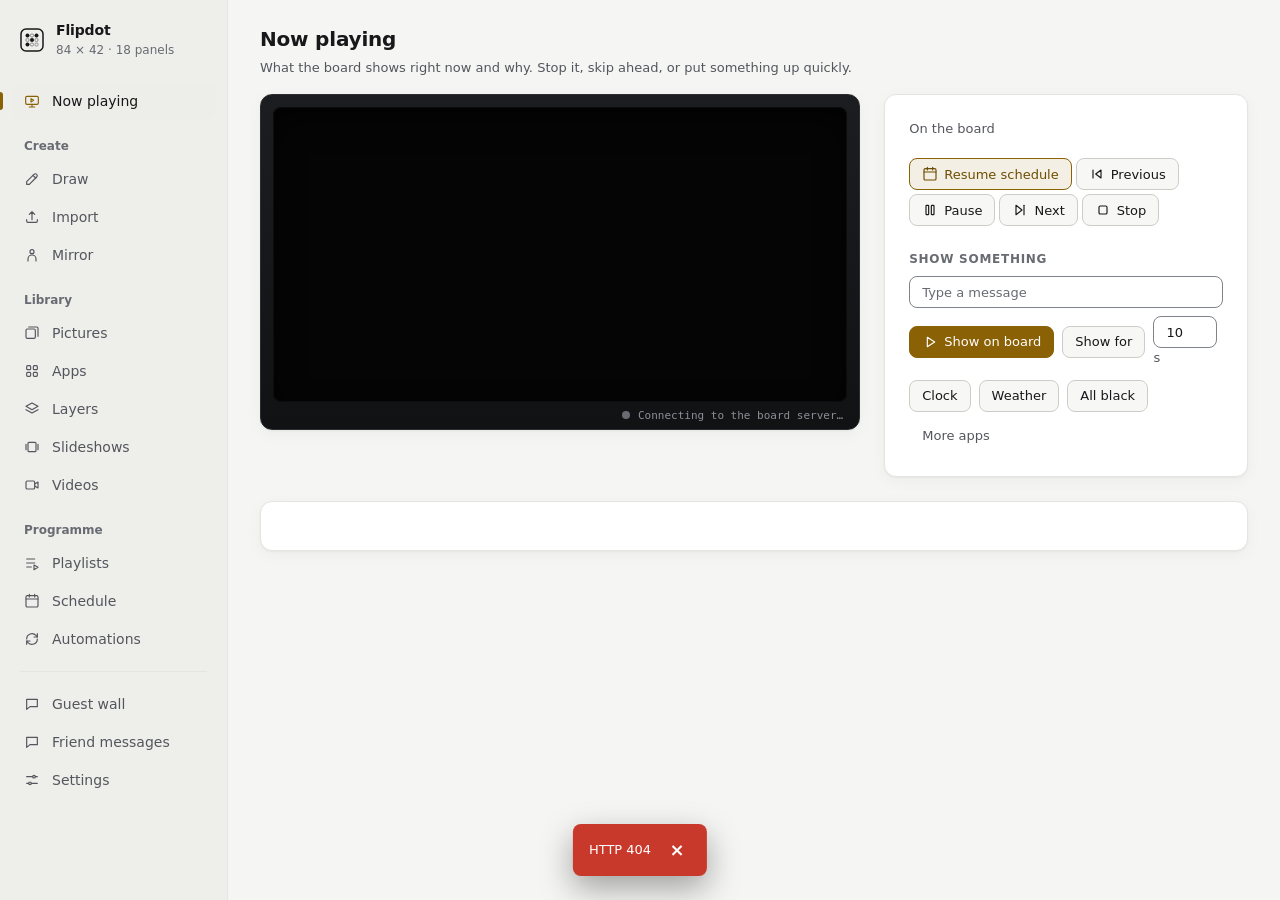
==== commit b96eb9e9: "Updated Location for Coords" ====
--- a/static/index.html
+++ b/static/index.html
@@ -515,19 +515,9 @@
       </div>
     </div>
     <div id="ssBody">
-      <div id="ssDrop" class="drop" role="button" tabindex="0">Drop images, GIFs or a .zip here, or click to choose files</div>
-      <input type="file" id="ssFile" accept="image/*,.zip,application/zip" multiple hidden>
-      <div class="row">
-        <label class="muted"><input type="checkbox" id="ssSkipCovers" checked> <span>Skip cover images in zips (such as <code>clip.png</code> next to <code>clip.gif</code>)</span></label>
-        <button id="ssRemoveCovers" title="Remove still images that are just covers for the GIFs already in this slideshow">Remove cover images</button>
-      </div>
-      <p class="muted" id="ssStatus" role="status"></p>
-      <div class="vdBar" id="ssProgress" role="progressbar" aria-label="Upload progress" aria-valuemin="0" aria-valuemax="100" hidden><span></span></div>
-      <div id="ssItems" class="ssItems"></div>
-
       <details class="disclosure" id="ssOptions">
         <summary>Display options</summary>
-        <p class="muted">Changes save as you make them and apply to the slideshow on the board right away. The thumbnails above show each picture with these options.</p>
+        <p class="muted">Changes save as you make them and apply to the slideshow on the board right away. The thumbnails below show each picture with these options.</p>
         <div class="form">
           <label for="ssImageSecs">Seconds per image</label><input id="ssImageSecs" type="number" min="1" max="3600" step="1">
           <label for="ssGifLoops">Times to play each GIF</label><input id="ssGifLoops" type="number" min="1" max="100">
@@ -602,6 +592,16 @@
           </div>
         </div>
       </details>
+      <div id="ssDrop" class="drop" role="button" tabindex="0">Drop images, GIFs or a .zip here, or click to choose files</div>
+      <input type="file" id="ssFile" accept="image/*,.zip,application/zip" multiple hidden>
+      <div class="row">
+        <label class="muted"><input type="checkbox" id="ssSkipCovers" checked> <span>Skip cover images in zips (such as <code>clip.png</code> next to <code>clip.gif</code>)</span></label>
+        <button id="ssRemoveCovers" title="Remove still images that are just covers for the GIFs already in this slideshow">Remove cover images</button>
+      </div>
+      <p class="muted" id="ssStatus" role="status"></p>
+      <div class="vdBar" id="ssProgress" role="progressbar" aria-label="Upload progress" aria-valuemin="0" aria-valuemax="100" hidden><span></span></div>
+      <div id="ssItems" class="ssItems"></div>
+
     </div>
   </section>
 
@@ -891,7 +891,7 @@
         <label for="wxSearch">Location</label>
         <div>
           <div class="row tight">
-            <input id="wxSearch" type="text" placeholder="City name" class="grow">
+            <input id="wxSearch" type="text" placeholder="City name, or coordinates: 41.1234, -73.4567" class="grow">
             <button id="wxFind">Search</button>
           </div>
           <div id="wxResults" class="pickList" aria-live="polite"></div>
@@ -964,6 +964,23 @@
           <option value="snapcast">Snapcast</option>
           <option value="off">Off (generated beat)</option>
         </select>
+      </div>
+
+      <h2 class="spaced">Music effects on games <span class="savedNote" id="gmSaved" role="status"></span></h2>
+      <p class="lede">Lay the music over every game: Snake, Doom, NES games, Flipdot Party and the rest get the slideshows'
+        effects on top of their picture (a glitch on the bass, a flash on the beat) while the game plays exactly as usual.
+        This is the default for games started from the play page, the gamepad menu or a playlist; each game's own
+        <b>React to music</b> option in the Apps panel overrides it. Paused during quiet hours.</p>
+      <div class="form">
+        <label for="gmEnabled">Music effects on games</label><input id="gmEnabled" type="checkbox">
+        <label for="gmAmount">Amount</label>
+        <div class="row tight"><input id="gmAmount" type="range" min="0" max="200" step="10"><output id="gmAmountVal" for="gmAmount" class="rangeVal"></output></div>
+        <label for="gmFallback">Without live music</label>
+        <select id="gmFallback"><option value="none">Do nothing</option><option value="beat">Use a generated beat (120 BPM)</option></select>
+      </div>
+      <div id="gmBody">
+        <p class="reactStatus" id="gmStatus" role="status"></p>
+        <div class="reactRows" id="gmRows" role="group" aria-label="What each part of the music does to games"></div>
       </div>
 
       <div id="scBlock" hidden>
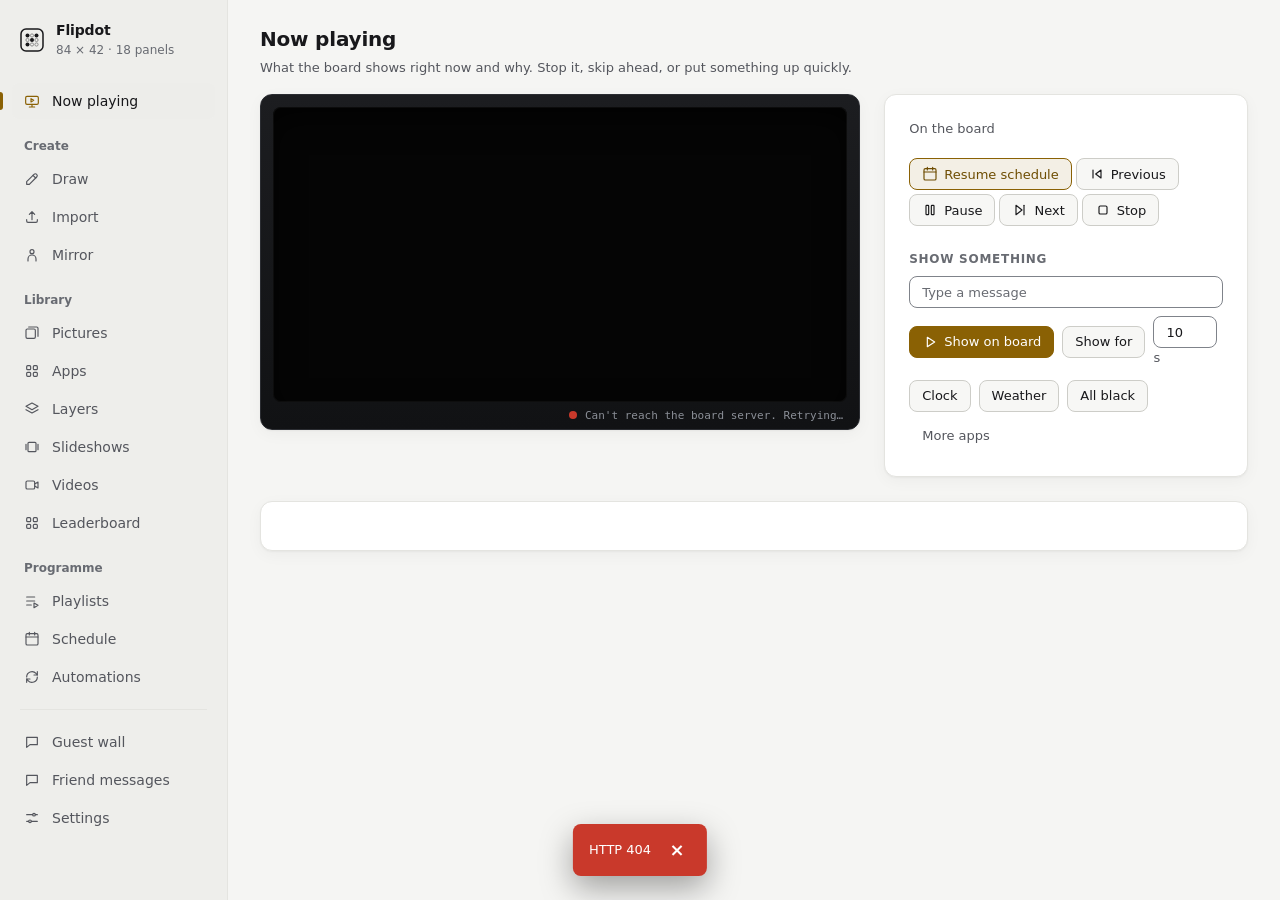
==== commit 7e5ca0e4: "New Shit" ====
--- a/static/index.html
+++ b/static/index.html
@@ -70,6 +70,7 @@
       <button data-tab="layers"><svg class="i" aria-hidden="true"><use href="#i-layers"/></svg>Layers</button>
       <button data-tab="slideshows"><svg class="i" aria-hidden="true"><use href="#i-slides"/></svg>Slideshows</button>
       <button data-tab="videos"><svg class="i" aria-hidden="true"><use href="#i-video"/></svg>Videos</button>
+      <button data-tab="leaderboard"><svg class="i" aria-hidden="true"><use href="#i-apps"/></svg>Leaderboard</button>
       <p class="navGroup">Programme</p>
       <button data-tab="playlists"><svg class="i" aria-hidden="true"><use href="#i-playlist"/></svg>Playlists</button>
       <button data-tab="schedule"><svg class="i" aria-hidden="true"><use href="#i-schedule"/></svg>Schedule</button>
@@ -526,6 +527,11 @@
             <option value="0.5">0.5× (slow motion)</option><option value="0.75">0.75×</option><option value="1">1× (as made)</option>
             <option value="1.5">1.5×</option><option value="2">2×</option><option value="3">3×</option><option value="4">4×</option>
           </select><span class="muted">Each GIF can override this. Fast GIFs at high speed skip frames the board can't flip in time.</span></div>
+          <label for="ssGifMode">GIFs play</label>
+          <div class="row tight"><select id="ssGifMode">
+            <option value="repeat">Repeat (start to end, again)</option><option value="boomerang">Boomerang (forward, then backward)</option>
+            <option value="random">Random (frames in a random order)</option>
+          </select><span class="muted">Each GIF can override this.</span></div>
           <label for="ssGifMin">Minimum seconds per GIF</label>
           <div class="row tight"><input id="ssGifMin" type="number" min="0" max="600" style="width:90px"><span class="muted">Short GIFs repeat until this much time has passed.</span></div>
           <label for="ssTransition">Transition between pictures</label>
@@ -840,6 +846,20 @@
       <div class="items" id="gwList"></div>
   </section>
 
+  <!-- ===================== LEADERBOARD ===================== -->
+  <section class="tab card" id="tab-leaderboard" hidden>
+      <h2>Game of the day</h2>
+      <p class="muted">A different game each day. The Game of the day app shows it with its best score and a QR code to the phone controller.</p>
+      <div class="items" id="lbFeatured"></div>
+      <h2 class="spaced">Today</h2>
+      <div class="items" id="lbToday"></div>
+      <h2 class="spaced">Best scores</h2>
+      <div class="items" id="lbTables"></div>
+      <h2 class="spaced">Achievements <span class="muted" id="lbBadgeCount"></span></h2>
+      <div class="items" id="lbBadges"></div>
+      <div class="row"><button id="lbRefresh">Refresh</button></div>
+  </section>
+
   <!-- ===================== FRIEND MESSAGES ===================== -->
   <section class="tab card" id="tab-friends" hidden>
       <p class="lede">People with a friend link (Settings, People &amp; access) send messages from their phones, now or for a time they pick.
--- a/static/style.css
+++ b/static/style.css
@@ -698,3 +698,6 @@
 .plDlg .plFiles { display: flex; flex-direction: column; gap: var(--s2); margin-bottom: var(--s3); }
 .plDlg .plCode { max-height: 55vh; overflow: auto; white-space: pre; margin-top: var(--s2); }
 .plDlg .plTrust { display: flex; align-items: center; gap: var(--s2); margin-bottom: var(--s3); font-weight: 500; }
+
+.item.lbLocked { opacity: 0.6; }
+.item canvas.gwDoodle { width: 63px; height: 63px; flex: none; border-radius: 4px; image-rendering: pixelated; }
